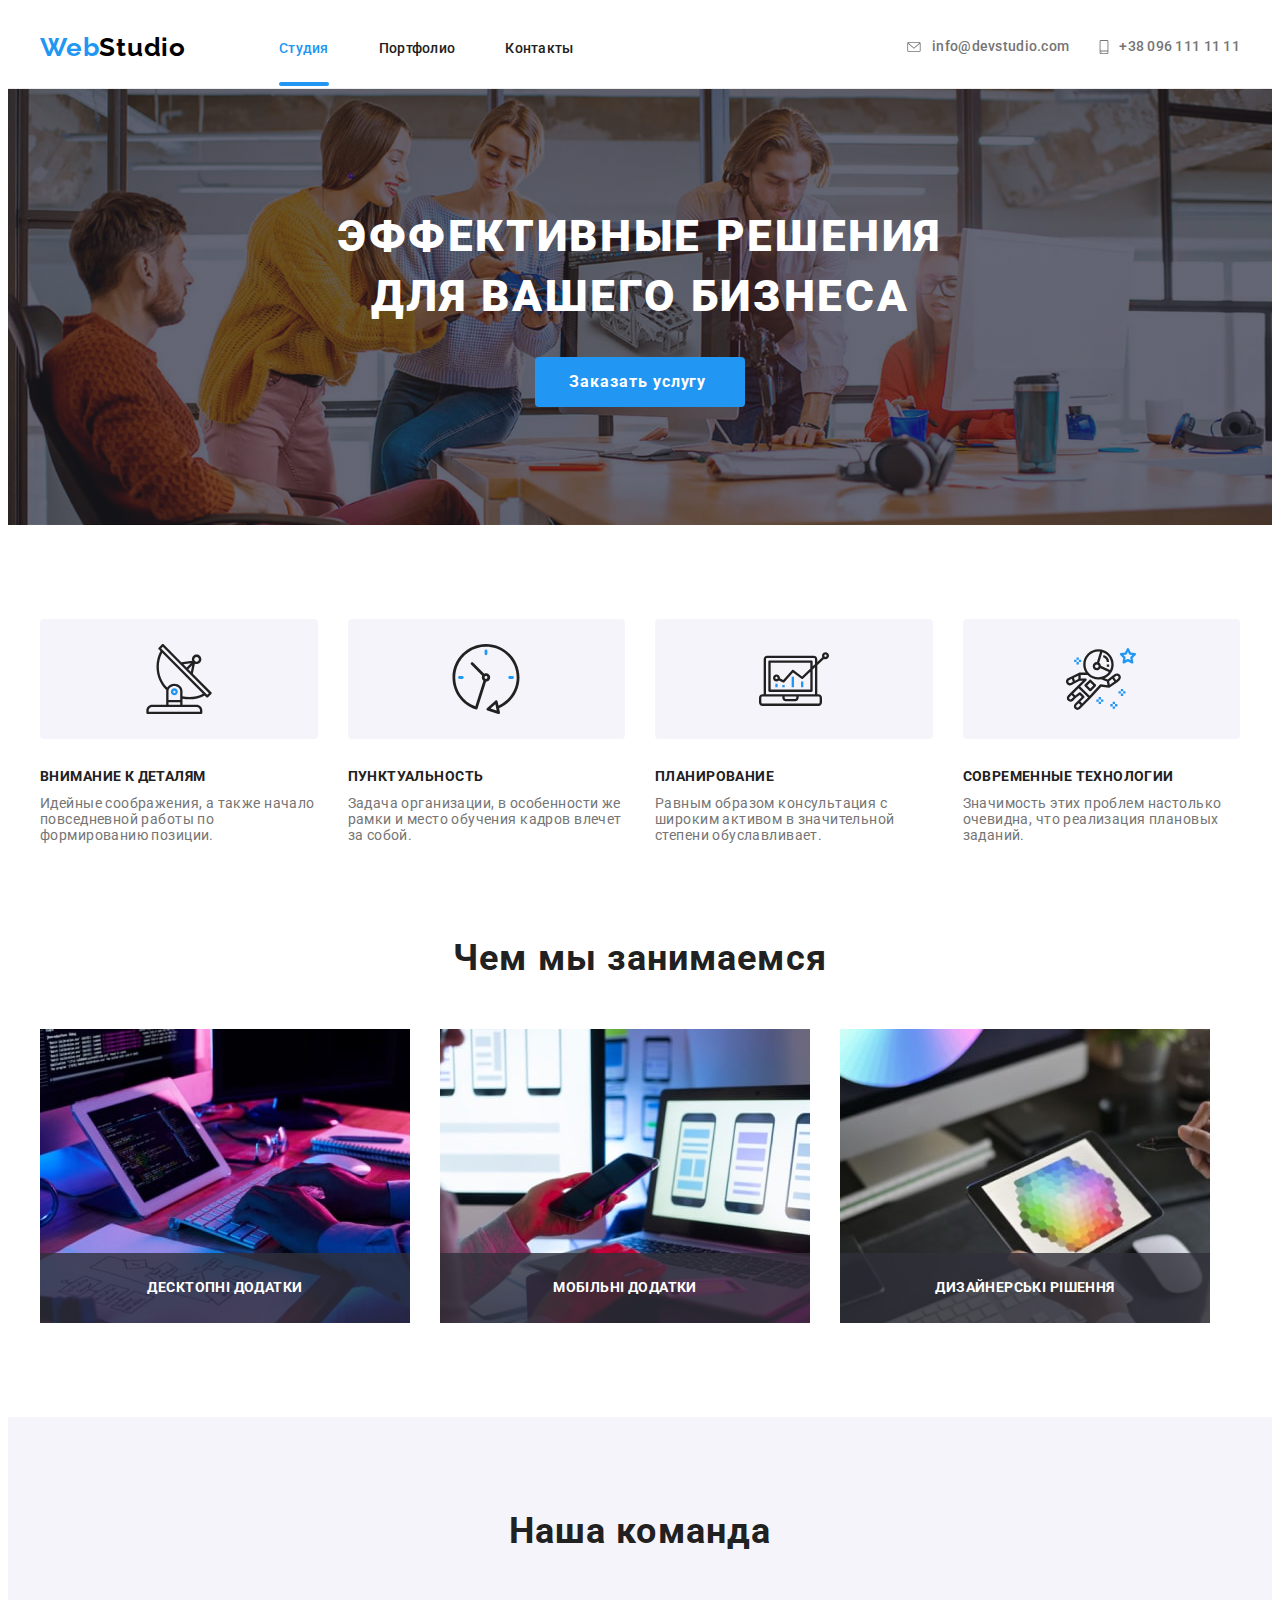
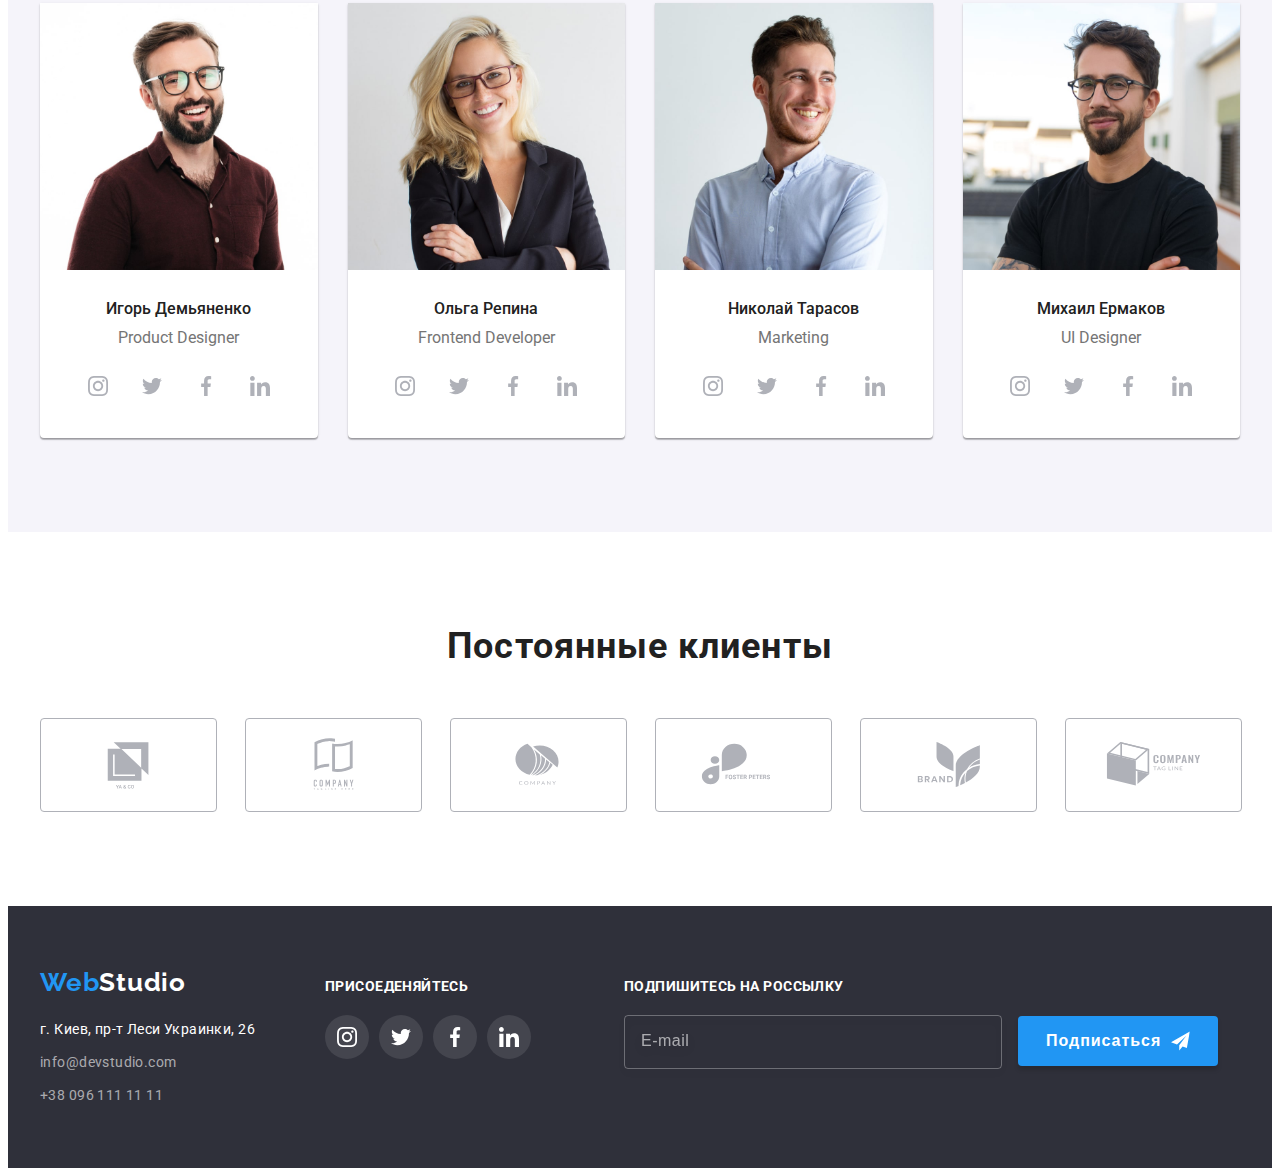
==== index.html @ b7f6ea1a "commit without img" ====
<!DOCTYPE html>
<html lang="ru">
	<head>
		<meta charset="UTF-8" />
		<meta http-equiv="X-UA-Compatible" content="IE=edge" />
		<meta name="viewport" content="width=device-width, initial-scale=1.0" />
		<title>webstudio</title>
			<link rel="preconnect" href="https://fonts.googleapis.com" />
		<link rel="preconnect" href="https://fonts.gstatic.com" crossorigin />
		<link
			href="https://fonts.googleapis.com/css2?family=Montserrat:wght@400;700&family=Raleway&family=Roboto:wght@400;500;700;900&display=swap"
			rel="stylesheet"
		/>
		<link rel="stylesheet" href="https://cdnjs.cloudflare.com/ajax/libs/modern-normalize/1.1.0/modern-normalize.min.css" integrity="sha512-wpPYUAdjBVSE4KJnH1VR1HeZfpl1ub8YT/NKx4PuQ5NmX2tKuGu6U/JRp5y+Y8XG2tV+wKQpNHVUX03MfMFn9Q==" crossorigin="anonymous" referrerpolicy="no-referrer" />
		<!-- <link rel="stylesheet" href="./css/styles.css" /> -->
		<link rel="stylesheet" href="./css/main.min.css"/>
	</head>
	<body class="page">
		<!--шапка с лого-->
			<header class="header">
				<div class="container">
					<a href="index.html" class="logo header__logo">Web<span class="header__logo--black">Studio</span></a>
					<nav class="navigation">
					<ul class="navigation__list list">
						<li class="navigation__item"><a href="./index.html" class="navigation__link current deco">Студия</a></li>
						<li class="navigation__item"><a href="./portfolio.html" class="navigation__link deco">Портфолио</a></li>
						<li class="navigation__item"><a href="" class="navigation__link deco">Контакты</a></li>
					</ul>
					</nav>
					<ul class="connection header__connection list">
						<li class="connection__item"><a href="mailto:info@devstudio.com" class="connection__mail deco"><svg class="connection__envelope" width="14" height="10"><use href="./images/symbol-defs.svg#icon-envelope"></use></svg> info@devstudio.com </a></li>
						<li class="connection__item"><a href="tel:+380961111111" class="connection__tel deco"><svg class="connection__smartphone" width="10" height="14"><use href="./images/symbol-defs.svg#icon-smartphone"></use></svg>+38 096 111 11 11</a></li>
					</ul>
				<button class="menu-open" type="button"><svg class="menu-btn" width="40" height="40"><use href="./images/symbol-defs.svg#icon-menu-btn"></use></svg></button>
			</div>
			<div class="mobile-menu is-hidden">
				<div class="container">
					<div>
					<button class="menu-close" type="button"><svg class="close-btn" width="40" height="40"><use href="./images/symbol-defs.svg#icon-menu-close"></use></svg></button>
					<nav class="mobile-nav-menu">
					<ul class="mobile-menu__list list">
						<li class="mobile-nav__item"><a href="./index.html" class="mobile-nav__link mob-current deco">Студия</a></li>
						<li class="mobile-nav__item"><a href="./portfolio.html" class="mobile-nav__link deco">Портфолио</a></li>
						<li class="mobile-nav__item"><a href="" class="mobile-nav__link deco">Контакты</a></li>
					</ul>
					</nav>
					</div>
					
					<div>
						<div class="mobile-connection">
							<ul class="connection mobile-menu__connection list">
								<li class="mobile-menu__item"><a href="tel:+380961111111" class="mobile-menu__tel deco">+38 096 111 11 11</a></li>
								<li class="mobile-menu__item"><a href="mailto:info@devstudio.com" class="mobile-menu__mail deco">info@devstudio.com</a></li>
							</ul>
						</div>
							<ul class="media-list list">
								<li class="media-item"><a href="" class="media-link deco">Instagram</a></li>
								<li class="media-item"><a href="" class="media-link deco">Twitter</a></li>
								<li class="media-item"><a href="" class="media-link deco">Facebook</a></li>
								<li class="media-item"><a href="" class="media-link deco">LinkedIn</a></li>
							</ul>
					</div>
					
					</div>
			</div>
			</header>
		<main>
			<section class="hero">
				<div class="container">
						<h1 class="hero-title">Эффективные решения для вашего бизнеса</h1>
					<button type="button" class="hero-button" data-modal-open>Заказать услугу</button>
				</div>
			</section>
			<section class="section our-principles">
				<div class="container">
					<h2 class=" visually-hidden section-title">Наши принципы</h2>
				<ul class="principles list">
					<li class="principles-item">
						<div class="principles-card"><svg class="princples-icon" width="70" height="70"><use href="./images/symbol-defs.svg#icon-antenna"></use></svg></div>
						<h3 class="principles-title">Внимание к деталям</h3>
						<p class="after-title">Идейные соображения, а также начало повседневной работы по формированию позиции.</p>
					</li>
					<li class="principles-item">
						<div class="principles-card"><svg class="princples-icon" width="70" height="70"><use href="./images/symbol-defs.svg#icon-clock"></use></svg></div>
						<h3 class="principles-title">Пунктуальность</h3>
						<p class="after-title">Задача организации, в особенности же рамки и место обучения кадров влечет за собой.</p>
					</li>
					<li class="principles-item">
						<div class="principles-card"><svg class="princples-icon" width="70" height="70"><use href="./images/symbol-defs.svg#icon-diagram"></use></svg></div>
						<h3 class="principles-title">Планирование</h3>
						<p class="after-title">Равным образом консультация с широким активом в значительной степени обуславливает.</p>
					</li>
					<li class="principles-item">
						<div class="principles-card"><svg class="princples-icon" width="70" height="70"><use href="./images/symbol-defs.svg#icon-astronaut"></use></svg></div>
						<h3 class="principles-title">Современные технологии</h3>
						<p class="after-title">Значимость этих проблем настолько очевидна, что реализация плановых заданий.</p>
					</li>
				</ul>
				</div>
			</section>
			<section class="section what-we-do">
				<div class="container">
					<h2 class="section-title">Чем мы занимаемся</h2>
				<ul class="gallery-list list">
					<li class="gallery-item">
						<img src="./images/foto-build-html-min.jpg" alt="фото c процессом верстки html" width="370" />
						<p class="gallery-item-text">Десктопні додатки</p>
					</li>
					<li class="gallery-item">
						<img src="./images/foto-build-react-vers-min.jpg" alt="фото c процессом адаптивной верстки" width="370" />
						<p class="gallery-item-text">Мобільні додатки</p>
					</li>
					<li class="gallery-item">
						<img src="./images/foto-build-design-min.jpg" alt="фото c процессом стилизации" width="370" />
						<p class="gallery-item-text">Дизайнерські рішення</p>
					</li>
				</ul>
				</div>
			</section> 
			<section class="section team">
				<div class="container">
					<h2 class="section-title">Наша команда</h2>
				<ul class="team-list list">
					<li class="team-list-item">
						<img src="./images/product-designer.jpg" alt="фото Игоря Демьяненко" width="270" />
						<h3 class="team-name">Игорь Демьяненко</h3>
						<p class="position">Product Designer</p>
						<ul class="team-socials list">
							<li class="team-socials-item"><a href="" class="team-socials-link link"><svg class="team-socials-icon" width="20" height="20"><use href="./images/symbol-defs.svg#icon-instagram"></use></svg></a></li>
							<li class="team-socials-item"><a href="" class="team-socials-link link"><svg class="team-socials-icon" width="20" height="20"><use href="./images/symbol-defs.svg#icon-twitter"></use></svg></a></li>
							<li class="team-socials-item"><a href="" class="team-socials-link link"><svg class="team-socials-icon" width="20" height="20"><use href="./images/symbol-defs.svg#icon-facebook"></use></svg></a></li>
							<li class="team-socials-item"><a href="" class="team-socials-link link"><svg class="team-socials-icon" width="20" height="20"><use href="./images/symbol-defs.svg#icon-linkedin"></use></svg></a></li>
						</ul>
						
					</li>
					<li class="team-list-item">
						<img src="./images/frontend-developer.jpg" alt="фото Ольги Репиной " width="270" />
						<h3 class="team-name">Ольга Репина</h3>
						<p class="position">Frontend Developer</p>
						<ul class="team-socials list">
							<li class="team-socials-item"><a href="" class="team-socials-link link"><svg class="team-socials-icon" width="20" height="20"><use href="./images/symbol-defs.svg#icon-instagram"></use></svg></a></li>
							<li class="team-socials-item"><a href="" class="team-socials-link link"><svg class="team-socials-icon" width="20" height="20"><use href="./images/symbol-defs.svg#icon-twitter"></use></svg></a></li>
							<li class="team-socials-item"><a href="" class="team-socials-link link"><svg class="team-socials-icon" width="20" height="20"><use href="./images/symbol-defs.svg#icon-facebook"></use></svg></a></li>
							<li class="team-socials-item"><a href="" class="team-socials-link link"><svg class="team-socials-icon" width="20" height="20"><use href="./images/symbol-defs.svg#icon-linkedin"></use></svg></a></li>
						</ul>
					</li>
					<li class="team-list-item">
						<img src="./images/marketing.jpg" alt="фото Николая Тарасова" width="270" />
						<h3 class="team-name">Николай Тарасов</h3>
						<p class="position">Marketing</p>
						<ul class="team-socials list">
							<li class="team-socials-item"><a href="" class="team-socials-link link"><svg class="team-socials-icon" width="20" height="20"><use href="./images/symbol-defs.svg#icon-instagram"></use></svg></a></li>
							<li class="team-socials-item"><a href="" class="team-socials-link link"><svg class="team-socials-icon" width="20" height="20"><use href="./images/symbol-defs.svg#icon-twitter"></use></svg></a></li>
							<li class="team-socials-item"><a href="" class="team-socials-link link"><svg class="team-socials-icon" width="20" height="20"><use href="./images/symbol-defs.svg#icon-facebook"></use></svg></a></li>
							<li class="team-socials-item"><a href="" class="team-socials-link link"><svg class="team-socials-icon" width="20" height="20"><use href="./images/symbol-defs.svg#icon-linkedin"></use></svg></a></li>
						</ul>
					</li>
					<li class="team-list-item">
						<img src="./images/ui-designer.jpg" alt="фото Михаила Ермакова " width="270" />
						<h3 class="team-name">Михаил Ермаков</h3>
						<p class="position">UI Designer</p>
						<ul class="team-socials list">
							<li class="team-socials-item"><a href="" class="team-socials-link link"><svg class="team-socials-icon" width="20" height="20"><use href="./images/symbol-defs.svg#icon-instagram"></use></svg></a></li>
							<li class="team-socials-item"><a href="" class="team-socials-link link"><svg class="team-socials-icon" width="20" height="20"><use href="./images/symbol-defs.svg#icon-twitter"></use></svg></a></li>
							<li class="team-socials-item"><a href="" class="team-socials-link link"><svg class="team-socials-icon" width="20" height="20"><use href="./images/symbol-defs.svg#icon-facebook"></use></svg></a></li>
							<li class="team-socials-item"><a href="" class="team-socials-link link"><svg class="team-socials-icon" width="20" height="20"><use href="./images/symbol-defs.svg#icon-linkedin"></use></svg></a></li>
						</ul>
					</li>
				</ul>
			</div>
			</section>
			<section class="section">
				<div class="container">
					<h2 class="section-title">Постоянные клиенты</h2>
					<ul class=" clints list">
						<li class="clints-item"><a href="" class="clints-link">
							<svg class="clints-icon" width="106" height="60">
								<use href="./images/symbol-defs.svg#icon-yaco"></use>
							</svg>
						</a></li>
						<li class="clints-item"><a href="" class="clints-link">
							<svg class="clints-icon" width="106" height="60">
								<use href="./images/symbol-defs.svg#icon-taglinehere"></use>
							</svg>
						</a></li>
						<li class="clints-item"><a href="" class="clints-link">
							<svg class="clints-icon" width="106" height="60">
								<use href="./images/symbol-defs.svg#icon-company"></use>
							</svg>
						</a></li>
						<li class="clints-item"><a href="" class="clints-link">
							<svg class="clints-icon" width="106" height="60">
								<use href="./images/symbol-defs.svg#icon-fosterpeters"></use>
							</svg>
						</a></li>
						<li class="clints-item"><a href="" class="clints-link">
							<svg class="clints-icon" width="106" height="60">
								<use href="./images/symbol-defs.svg#icon-brand"></use>
							</svg>
						</a></li>
						<li class="clints-item"><a href="" class="clints-link">
							<svg class="clints-icon" width="106" height="60">
								<use href="./images/symbol-defs.svg#icon-companytagline"></use>
							</svg>
						</a></li>
					</ul>
				</div>
			</section>
		</main>
		 <footer class="footer">
			<div class="container footer-container">
				<div class="footer__contacts-wrap">
					<a href="index.html" class="logo footer__logo">Web<span class="footer__logo--wighte">Studio</span></a>	
					<address>
						<ul class="contacts list">
							<li class="contacts__item">
								<a
									class="contacts__map deco"
									href="https://goo.gl/maps/CbH2cNaNopXVoWjF8"
									target="_blank"
									rel="noopener noreferrer nofollow"
								>
									г. Киев, пр-т Леси Украинки, 26
								</a>
							</li>
							<li class="contacts__item">
								<a 	href="mailto:info@devstudio.com" class="contacts__mail deco">info@devstudio.com</a>
							</li>
							<li class="contacts__item">
								<a  href="tel:+380961111111" class="contacts__tel deco">+38 096 111 11 11</a>
							</li>
						</ul>
					</address>
				</div>
				<div class="footer__social-wrap ">
					<h3 class="invitation">ПРИСОЕДЕНЯЙТЕСЬ</h3>
					<ul class="social footer__social list">
						<li class="social__item"><a href="" class="social__link">
							<svg class="social__icon" width="20" height="20">
								<use href="./images/symbol-defs.svg#icon-instagram"></use>
							</svg>
						</a></li>
						<li class="social__item"><a href="" class="social__link">
							<svg class="social__icon" width="20" height="20">
								<use href="./images/symbol-defs.svg#icon-twitter"></use>
							</svg>
						</a></li> 
						<li class="social__item"><a href="" class="social__link">
							<svg class="social__icon" width="20" height="20">
								<use href="./images/symbol-defs.svg#icon-facebook"></use>
							</svg>
						</a></li>
						<li class="social__item"><a href="" class="social__link">
							<svg class="social__icon" width="20" height="20">
								<use href="./images/symbol-defs.svg#icon-linkedin"></use>
							</svg>
						</a></li>
					</ul>
				</div>
				<div class="subscribe fotter__subscribe-us">
					<h3 class="subscribe__title">ПОДПИШИТЕСЬ НА РОССЫЛКУ</h3>
					
					<form class="subscribe__form">
						
							<input type="email" class="subscribe__input" 
							name="user-mail" required placeholder="E-mail">
							<button class="subscribe__btn" type="submit">Подписаться
							<svg class="send-icon" width="24" height="24"><use href="./images/symbol-defs.svg#icon-icon-send"></use></svg></button>
						
					</form>
				</div>
			</div>
		</footer>
		<div class="backdrop is-hidden" data-modal>
			<div class="modal">
				<button type="button" class="modal-close" data-modal-close><svg class="modal-close-icon" width="18" height="18"><use href="./images/symbol-defs.svg#icon-close-btn"></use></svg></button>
				<p class="modal-title">Оставьте свои данные, мы вам передзвоним</p>
				<form class="modal-form">
					<div class="modal-field">
						<label class="input-label" for="user-name">Имя</label>
						<div class="input-wrap">
							<input type="text" 
							class="modal-input" name="user-name" 
							required  id="user-name"
						>
						<svg class="input-icon" width="18" height="18">
							<use class="" href="./images/symbol-defs.svg#icon-person-black"></use>
						</svg>
						</div>
					</div>
					<div class="modal-field">
						<label class="input-label" for="user-tel">Телефон</label>
						<div class="input-wrap">
							<input type="tel"
							class="modal-input" name="user-tel" 
							required  id="user-tel"
						>
						<svg class="input-icon" width="18" height="18">
							<use class="" href="./images/symbol-defs.svg#icon-phone-black"></use>
						</svg>
						</div>
					</div>
					<div class="modal-field">
						<label class="input-label" for="user-mail">Почта</label>
						<div class="input-wrap">
							<input type="email" 
							class="modal-input" name="user-mail" 
							required  id="user-mail"
							>
						<svg class="input-icon" width="18" height="18">
							<use class="" href="./images/symbol-defs.svg#icon-email-black"></use>
						</svg>
						</div>
					</div>
					<div class="modal-field">
					<label class="input-label" for="user-text">Комментарий</label>
					<textarea class="comment" 
						id="user-text" name="user-text" 
						placeholder="Введіть текст"></textarea>
					</div>
					<div class="policy">
						<input type="checkbox" name="webstudio-policy" 
							class="check-mod visually-hidden" id="webstudio-policy" 
							value="true">
							<label class="check-text" for="webstudio-policy">
							<span>
								<svg class="check-icon" width="13" height="10">
									<use class="" href="./images/symbol-defs.svg#icon-check"></use>
								</svg>
							</span>Согласен с рассылкой и принимаю  <a href="" class="policy-rule"> Условия договора</a></label>
					</div>
					<button class="submit-button" type="submit">Отправить</button>
					
				</form>
			</div>
		</div>
		<script src="./js/modal.js"></script>
		<script src="./js/menu.js"></script>
	</body>
</html>
---- css/main.min.css ----
:root{--primary-text-color: #757575;--title-text-color: #212121;--accent-text-color: #2196f3;--black-color:#000000;--wighte-color: #ffffff;--background-btn-color:#F5F4FA;--contacts-color:rgba(255, 255, 255, 0.6);--hero-and-footer-background-color:#2F303A;--card-border-color:#EEEEEE;--header-border-color: #ECECEC;--social-icon-color: #AFB1B8;--clints-borderandcompany-color:#AFB1B8;--background-princples-color:#F5F4FA;--icon-footer-background-color:rgba(255, 255, 255, 0.1);--animation-rule: 250ms cubic-bezier(0.4, 0, 0.2, 1)}body{font-family:Roboto,sans-serif;color:var(--primary-text-color);background-color:var(--wighte-color)}.visually-hidden{position:absolute;white-space:nowrap;width:1px;height:1px;overflow:hidden;border:0;padding:0;clip:rect(0 0 0 0);-webkit-clip-path:inset(50%);clip-path:inset(50%);margin:-1px}p,h1,h2,h3,h4,h5,h6{margin:0}ul{margin:0;padding-left:0}img{display:block;max-width:100%;height:auto;width:100%}.list{list-style:none}.deco{text-decoration:none}.is-hidden{opacity:0;visibility:0;pointer-events:none}.no-scroll{overflow:hidden}.section{padding-top:60px;padding-bottom:60px}@media screen and (min-width: 1200px){.section{padding-top:94px;padding-bottom:94px}}.section-title{font-weight:700;font-size:20;line-height:1.17;text-align:center;letter-spacing:.03em;color:var(--title-text-color);margin-bottom:30px}@media screen and (min-width: 480px){.section-title{font-size:28px;line-height:1.17;margin-bottom:30px}}@media screen and (min-width: 1200px){.section-title{font-size:36px;line-height:1.16;margin-bottom:50px}}.button{cursor:pointer;font-family:inherit;font-weight:500;font-size:16px;line-height:1.62;text-align:center;letter-spacing:.03em;color:var(--title-text-color);padding:6px 22px;border-radius:4px;border-color:rgba(0,0,0,0);-webkit-transition:color var(--animation-rule),background-color var(--animation-rule),-webkit-box-shadow var(--animation-rule);transition:color var(--animation-rule),background-color var(--animation-rule),-webkit-box-shadow var(--animation-rule);transition:color var(--animation-rule),background-color var(--animation-rule),box-shadow var(--animation-rule);transition:color var(--animation-rule),background-color var(--animation-rule),box-shadow var(--animation-rule),-webkit-box-shadow var(--animation-rule)}.button:hover,.button:focus{color:var(--wighte-color);background-color:var(--accent-text-color);-webkit-box-shadow:0px 3px 1px rgba(0,0,0,.1),0px 1px 2px rgba(0,0,0,.08),0px 2px 2px rgba(0,0,0,.12);box-shadow:0px 3px 1px rgba(0,0,0,.1),0px 1px 2px rgba(0,0,0,.08),0px 2px 2px rgba(0,0,0,.12)}.container{width:100%;margin-right:auto;margin-left:auto;padding-left:15px;padding-right:15px}@media screen and (min-width: 480px){.container{max-width:480px}}@media screen and (min-width: 768px){.container{max-width:768px}}@media screen and (min-width: 1200px){.container{max-width:1200px}}.backdrop{position:fixed;width:100%;height:100%;top:0;background-color:rgba(0,0,0,.2);-webkit-transition:opacity var(--animation-rule),visibility var(--animation-rule);transition:opacity var(--animation-rule),visibility var(--animation-rule)}.modal{padding:40px;position:absolute;min-width:290px;width:90vw;height:550px;top:50%;left:50%;-webkit-transform:translate(-50%, -50%) scale(1);transform:translate(-50%, -50%) scale(1);background-color:var(--wighte-color);-webkit-box-shadow:0px 1px 3px rgba(0,0,0,.12),0px 1px 1px rgba(0,0,0,.14),0px 2px 1px rgba(0,0,0,.2);box-shadow:0px 1px 3px rgba(0,0,0,.12),0px 1px 1px rgba(0,0,0,.14),0px 2px 1px rgba(0,0,0,.2);border-radius:4px;-webkit-transition:-webkit-transform var(--animation-rule);transition:-webkit-transform var(--animation-rule);transition:transform var(--animation-rule);transition:transform var(--animation-rule), -webkit-transform var(--animation-rule)}.backdrop.is-hidden .modal{-webkit-transform:translate(-50%, -50%) scale(0);transform:translate(-50%, -50%) scale(0)}@media screen and (min-width: 480px){.modal{width:450px;height:609px}}@media screen and (min-width: 1200px){.modal{width:528px;height:581px}}.modal-close{position:absolute;display:-webkit-box;display:-ms-flexbox;display:flex;width:30px;height:30px;background-color:rgba(0,0,0,0);border:1px solid rgba(0,0,0,.1);border-radius:50%;top:8px;right:8px;-webkit-transition:fill var(--animation-rule);transition:fill var(--animation-rule)}.modal-close:hover,.modal-close:focus{fill:var(--accent-text-color)}.modal-close-icon{-ms-flex-item-align:center;align-self:center;-webkit-box-align:center;-ms-flex-align:center;align-items:center}.modal-title{font-weight:700;font-size:18px;line-height:1.15;text-align:center;letter-spacing:.03em;color:var(--title-text-color);margin-bottom:12px}@media screen and (min-width: 480px){.modal-title{font-size:20px;line-height:1.5}}@media screen and (min-width: 1200px){.modal-title{font-size:20px;line-height:1.15}}.header{padding-top:10px;padding-bottom:10px;border-bottom:1px solid var(--header-border-color)}@media screen and (min-width: 768px){.header{padding-top:21px;padding-bottom:21px}}@media screen and (min-width: 1200px){.header{padding-top:24px;padding-bottom:25px}}.header .container{display:-webkit-box;display:-ms-flexbox;display:flex;-webkit-box-pack:justify;-ms-flex-pack:justify;justify-content:space-between;-webkit-box-align:center;-ms-flex-align:center;align-items:center}@media screen and (min-width: 768px){.header .container{-webkit-box-pack:start;-ms-flex-pack:start;justify-content:flex-start}}@media screen and (min-width: 768px){.header .header__logo{margin-right:88px}}@media screen and (min-width: 1200px){.header .header__logo{margin-right:93px}}.header .header__logo--black{color:var(--black-color)}.header__connection{margin-left:auto;display:none}@media screen and (min-width: 768px){.header__connection{display:-webkit-box;display:-ms-flexbox;display:flex;gap:10px;-webkit-box-orient:vertical;-webkit-box-direction:normal;-ms-flex-direction:column;flex-direction:column;-webkit-box-align:normal;-ms-flex-align:normal;align-items:normal}}@media screen and (min-width: 1200px){.header__connection{display:-webkit-box;display:-ms-flexbox;display:flex;gap:30px;-webkit-box-orient:horizontal;-webkit-box-direction:normal;-ms-flex-direction:row;flex-direction:row}}.navigation__list{display:none;gap:50px}@media screen and (min-width: 768px){.navigation__list{display:-webkit-box;display:-ms-flexbox;display:flex}}.navigation__link{color:var(--title-text-color);font-weight:500;font-size:14px;line-height:1.14;letter-spacing:.02em;-webkit-transition:color var(--animation-rule);transition:color var(--animation-rule)}.navigation__link:hover,.navigation__link:focus{color:var(--accent-text-color);outline:none}.navigation__item .navigation__link.current{color:var(--accent-text-color)}.mob-current{color:var(--accent-text-color)}.current{position:relative}.current::after{position:absolute;content:"";width:100%;height:4px;border-radius:2px;background-color:var(--accent-text-color);left:0;bottom:-30px}.connection__mail,.connection__tel{color:var(--primary-text-color);font-weight:500;font-size:12px;line-height:1.16;letter-spacing:.02em;display:-webkit-box;display:-ms-flexbox;display:flex;-webkit-box-align:center;-ms-flex-align:center;align-items:center;-webkit-transition:color var(--animation-rule);transition:color var(--animation-rule)}@media screen and (min-width: 1200px){.connection__mail,.connection__tel{font-size:14px;line-height:1.14}}.connection__mail:focus,.connection__mail:hover,.connection__tel:focus,.connection__tel:hover{color:var(--accent-text-color)}.connection__mail:focus .connection__smartphone,.connection__mail:focus .connection__envelope,.connection__mail:hover .connection__smartphone,.connection__mail:hover .connection__envelope,.connection__tel:focus .connection__smartphone,.connection__tel:focus .connection__envelope,.connection__tel:hover .connection__smartphone,.connection__tel:hover .connection__envelope{fill:var(--accent-text-color)}.connection__envelope{margin-right:8px;fill:currentColor;-webkit-transition:fill var(--animation-rule);transition:fill var(--animation-rule)}@media screen and (min-width: 1200px){.connection__envelope{margin-right:10px;width:16px}}.connection__smartphone{margin-right:8px;fill:currentColor;-webkit-transition:fill var(--animation-rule);transition:fill var(--animation-rule)}@media screen and (min-width: 1200px){.connection__smartphone{margin-right:10px}}.logo{font-family:"Raleway";font-style:normal;color:var(--accent-text-color);font-style:normal;font-weight:700;font-size:24px;line-height:1.16;letter-spacing:.03em;text-decoration:none}@media screen and (min-width: 1200px){.logo{font-size:26px;line-height:1.19}}.mobile-menu{position:fixed;z-index:2;top:0;padding:48px 83px 48px 40px;width:100vw;height:100vh;background-color:var(--wighte-color);overflow:auto}.mobile-menu .container{height:100%;display:-webkit-box;display:-ms-flexbox;display:flex;-webkit-box-orient:vertical;-webkit-box-direction:normal;-ms-flex-direction:column;flex-direction:column;-webkit-box-align:baseline;-ms-flex-align:baseline;align-items:baseline;-webkit-box-pack:justify;-ms-flex-pack:justify;justify-content:space-between}.menu-open{width:40px;height:40px;background-color:rgba(0,0,0,0);border:none;display:inline-block;padding:0}@media screen and (min-width: 768px){.menu-open{display:none}}.menu-close{position:absolute;top:10px;right:15px;width:40px;height:40px;background-color:rgba(0,0,0,0);border:none;display:block;margin-bottom:6px;margin-left:auto;padding:0;-webkit-transition:fill var(--animation-rule);transition:fill var(--animation-rule)}.menu-close:hover,.menu-close:focus{fill:var(--accent-text-color)}.mobile-nav__item:not(:last-child){margin-bottom:32px}.mobile-menu__item:not(:last-child){margin-bottom:32px}.media-list{margin-top:64px;display:-webkit-box;display:-ms-flexbox;display:flex}.mobile-nav__link{color:var(--title-text-color);font-style:normal;font-weight:500;font-size:28px;line-height:1.17;letter-spacing:.02em}@media screen and (min-width: 480px){.mobile-nav__link{font-size:40px}}.mobile-menu__tel{font-weight:500;font-size:24px;line-height:1.17;letter-spacing:.02em;color:var(--accent-text-color)}@media screen and (min-width: 480px){.mobile-menu__tel{font-size:34px}}.mobile-menu__mail{font-weight:500;font-size:16px;line-height:1.16;letter-spacing:.02em;color:var(--primary-text-color)}@media screen and (min-width: 480px){.mobile-menu__mail{font-size:24px}}.media-link{font-weight:500;font-size:10px;line-height:1.22;letter-spacing:.02em;color:var(--accent-text-color)}@media screen and (min-width: 480px){.media-link{font-size:18px}}.media-item:not(:first-child){padding-left:10px}.media-item:not(:last-child){padding-right:10px;border-right:1px solid rgba(33,33,33,.2)}.hero .container{padding:0}@media screen and (min-width: 480px){.hero .container{max-width:360px}}@media screen and (min-width: 768px){.hero .container{max-width:360px}}@media screen and (min-width: 1200px){.hero .container{max-width:696px}}.hero{max-width:1600px;margin:0 auto;background-color:var(--hero-and-footer-background-color);padding:118px 40px;background-image:-webkit-gradient(linear, left top, left bottom, from(rgba(47, 48, 58, 0.4)), to(rgba(47, 48, 58, 0.4))),url(../../images/bg-image-mob-1x.jpg);background-image:linear-gradient(rgba(47, 48, 58, 0.4), rgba(47, 48, 58, 0.4)),url(../../images/bg-image-mob-1x.jpg);background-repeat:no-repeat;background-position:center;background-size:cover}@media(min-device-pixel-ratio: 2),(-webkit-min-device-pixel-ratio: 2),(min-resolution: 192dpi),(min-resolution: 2dppx){.hero{background-image:-webkit-gradient(linear, left top, left bottom, from(rgba(47, 48, 58, 0.4)), to(rgba(47, 48, 58, 0.4))),url(../../images/bg-image-mob-2x.jpg);background-image:linear-gradient(rgba(47, 48, 58, 0.4), rgba(47, 48, 58, 0.4)),url(../../images/bg-image-mob-2x.jpg)}}@media screen and (min-width: 480px){.hero{padding:118px 60px}}@media screen and (min-width: 768px){.hero{padding:118px 204px;background-image:-webkit-gradient(linear, left top, left bottom, from(rgba(47, 48, 58, 0.4)), to(rgba(47, 48, 58, 0.4))),url(../../images/bg-image-tab-1x.jpg);background-image:linear-gradient(rgba(47, 48, 58, 0.4), rgba(47, 48, 58, 0.4)),url(../../images/bg-image-tab-1x.jpg)}}@media screen and (min-width: 768px)and (min-device-pixel-ratio: 2),screen and (min-width: 768px)and (-webkit-min-device-pixel-ratio: 2),screen and (min-width: 768px)and (min-resolution: 192dpi),screen and (min-width: 768px)and (min-resolution: 2dppx){.hero{background-image:-webkit-gradient(linear, left top, left bottom, from(rgba(47, 48, 58, 0.4)), to(rgba(47, 48, 58, 0.4))),url(../../images/bg-image-tab-2x.jpg);background-image:linear-gradient(rgba(47, 48, 58, 0.4), rgba(47, 48, 58, 0.4)),url(../../images/bg-image-tab-2x.jpg)}}@media screen and (min-width: 1200px){.hero{padding:118px 200px;background-image:-webkit-gradient(linear, left top, left bottom, from(rgba(47, 48, 58, 0.4)), to(rgba(47, 48, 58, 0.4))),url(../../images/bg-image.jpg);background-image:linear-gradient(rgba(47, 48, 58, 0.4), rgba(47, 48, 58, 0.4)),url(../../images/bg-image.jpg)}}@media screen and (min-width: 1200px)and (min-device-pixel-ratio: 2),screen and (min-width: 1200px)and (-webkit-min-device-pixel-ratio: 2),screen and (min-width: 1200px)and (min-resolution: 192dpi),screen and (min-width: 1200px)and (min-resolution: 2dppx){.hero{background-image:-webkit-gradient(linear, left top, left bottom, from(rgba(47, 48, 58, 0.4)), to(rgba(47, 48, 58, 0.4))),url(../../images/bg-image-2x.jpg);background-image:linear-gradient(rgba(47, 48, 58, 0.4), rgba(47, 48, 58, 0.4)),url(../../images/bg-image-2x.jpg)}}.hero-title{font-weight:900;font-size:18px;line-height:1.62;text-align:center;letter-spacing:.06em;text-transform:uppercase;color:var(--wighte-color);margin-bottom:30px;margin-left:auto;margin-right:auto}@media screen and (min-width: 480px){.hero-title{font-size:26px}}@media screen and (min-width: 768px){.hero-title{font-size:26px}}@media screen and (min-width: 1200px){.hero-title{font-size:44px;line-height:1.36}}.hero-button{cursor:pointer;font-family:inherit;font-weight:700;font-size:16px;line-height:1.88;display:-webkit-box;display:-ms-flexbox;display:flex;-webkit-box-align:center;-ms-flex-align:center;align-items:center;text-align:center;letter-spacing:.06em;color:var(--wighte-color);background-color:var(--accent-text-color);min-width:160px;width:200px;height:50px;padding:10px 24px;margin-left:auto;margin-right:auto;border-radius:4px;border-color:rgba(0,0,0,0)}@media screen and (min-width: 1200px){.hero-button{width:210px;padding:10px 32px}}.section.our-principles{padding-bottom:0px}.principles-title{font-weight:700;font-size:14px;line-height:1.14;letter-spacing:.03em;text-transform:uppercase;display:-webkit-box;display:-ms-flexbox;display:flex;-webkit-box-pack:center;-ms-flex-pack:center;justify-content:center;color:var(--title-text-color);margin-bottom:10px}@media screen and (min-width: 768px){.principles-title{display:block}}.principles{display:-webkit-box;display:-ms-flexbox;display:flex;gap:30px;-webkit-box-pack:center;-ms-flex-pack:center;justify-content:center;-ms-flex-wrap:wrap;flex-wrap:wrap}@media screen and (min-width: 1200px){.principles{-ms-flex-wrap:nowrap;flex-wrap:nowrap}}.principles-item{width:100%}@media screen and (min-width: 480px){.principles-item{width:100%}}@media screen and (min-width: 768px){.principles-item{width:calc((100% - 60px)/2)}}@media screen and (min-width: 1200px){.principles-item{width:calc(100% - 30px)}}.principles-card{height:120px;margin-bottom:30px;display:-webkit-box;display:-ms-flexbox;display:flex;-webkit-box-align:center;-ms-flex-align:center;align-items:center;-webkit-box-pack:center;-ms-flex-pack:center;justify-content:center;border-radius:4px;background-color:var(--background-princples-color)}.after-title{font-size:14px;line-height:1.17;letter-spacing:.03em}.what-we-do{display:none}@media screen and (min-width: 1200px){.what-we-do{display:block}}.gallery-list{display:-webkit-box;display:-ms-flexbox;display:flex;gap:30px}.gallery-item{position:relative}.gallery-item-text{display:-webkit-box;display:-ms-flexbox;display:flex;position:absolute;bottom:0;width:100%;height:23.8%;font-weight:700;font-size:14px;line-height:1.14;text-align:center;-webkit-box-align:center;-ms-flex-align:center;align-items:center;-webkit-box-pack:center;-ms-flex-pack:center;justify-content:center;letter-spacing:.03em;text-transform:uppercase;color:var(--wighte-color);background-color:rgba(47,48,58,.8)}.team{background-color:var(--background-btn-color)}.team-list{display:-webkit-box;display:-ms-flexbox;display:flex;-ms-flex-wrap:wrap;flex-wrap:wrap;gap:30px}.team-name{font-weight:500;font-size:16px;line-height:1.18;color:var(--title-text-color);margin-bottom:10px;padding-top:30px}.team-list-item{background-color:var(--wighte-color);text-align:center;-webkit-box-shadow:0px 1px 3px rgba(0,0,0,.12),0px 1px 1px rgba(0,0,0,.14),0px 2px 1px rgba(0,0,0,.2);box-shadow:0px 1px 3px rgba(0,0,0,.12),0px 1px 1px rgba(0,0,0,.14),0px 2px 1px rgba(0,0,0,.2);border-radius:0px 0px 4px 4px}@media screen and (min-width: 480px){.team-list-item{width:100%}}@media screen and (min-width: 768px){.team-list-item{width:calc((100% - 30px)/2)}}@media screen and (min-width: 1200px){.team-list-item{width:calc((100% - 90px)/4)}}.position{font-weight:400;font-size:16px;line-height:1.18;margin-bottom:16px}.team-socials{display:-webkit-box;display:-ms-flexbox;display:flex;-webkit-box-pack:center;-ms-flex-pack:center;justify-content:center;gap:10px;padding-bottom:24px}@media screen and (min-width: 1200px){.team-socials{padding-bottom:30px}}.team-socials-link{width:44px;height:44px;border-radius:50%;display:-webkit-box;display:-ms-flexbox;display:flex;-webkit-box-align:center;-ms-flex-align:center;align-items:center;-webkit-box-pack:center;-ms-flex-pack:center;justify-content:center;fill:var(--social-icon-color);-webkit-transition:background-color var(--animation-rule),fill var(--animation-rule);transition:background-color var(--animation-rule),fill var(--animation-rule)}.team-socials-link:hover,.team-socials-link:focus{background-color:var(--accent-text-color);fill:var(--wighte-color)}.clints{display:-webkit-box;display:-ms-flexbox;display:flex;-ms-flex-wrap:wrap;flex-wrap:wrap;-webkit-box-pack:center;-ms-flex-pack:center;justify-content:center;gap:30px}@media screen and (min-width: 1200px){.clints{-ms-flex-wrap:nowrap;flex-wrap:nowrap}}@media screen and (min-width: 480px){.clints-item{width:calc((100% - 60px)/2)}}@media screen and (min-width: 768px){.clints-item{width:calc((100% - 90px)/3)}}@media screen and (min-width: 1200px){.clints-item{width:calc(100% - 30px)}}.clints-link{width:100%;height:92px;display:-webkit-box;display:-ms-flexbox;display:flex;-webkit-box-align:center;-ms-flex-align:center;align-items:center;-webkit-box-pack:center;-ms-flex-pack:center;justify-content:center;border-radius:4px;border:1px solid var(--clints-borderandcompany-color);-webkit-transition:border-color var(--animation-rule);transition:border-color var(--animation-rule)}.clints-link:focus,.clints-link:hover{border-color:var(--accent-text-color)}.clints-link:focus .clints-icon,.clints-link:hover .clints-icon{fill:var(--accent-text-color)}.clints-icon{fill:var(--clints-borderandcompany-color);-webkit-transition:fill var(--animation-rule);transition:fill var(--animation-rule)}.filter{display:-webkit-box;display:-ms-flexbox;display:flex;-ms-flex-wrap:wrap;flex-wrap:wrap;margin-bottom:40px;gap:8px}@media screen and (min-width: 480px){.filter{margin-bottom:40px}}@media screen and (min-width: 768px){.filter{margin-bottom:30px;-ms-flex-wrap:nowrap;flex-wrap:nowrap;-webkit-box-pack:center;-ms-flex-pack:center;justify-content:center}}@media screen and (min-width: 1200px){.filter{margin-bottom:50px;-ms-flex-wrap:nowrap;flex-wrap:nowrap;-webkit-box-pack:center;-ms-flex-pack:center;justify-content:center}}.projects__examples{display:-webkit-box;display:-ms-flexbox;display:flex;-ms-flex-wrap:wrap;flex-wrap:wrap;gap:30px}.examples__item{width:100%}@media screen and (min-width: 480px){.examples__item{width:100%}}@media screen and (min-width: 768px){.examples__item{width:calc((100% - 60px)/2)}}@media screen and (min-width: 1200px){.examples__item{width:calc((100% - 90px)/3)}}.examples__link{-webkit-transition:-webkit-box-shadow var(--animation-rule);transition:-webkit-box-shadow var(--animation-rule);transition:box-shadow var(--animation-rule);transition:box-shadow var(--animation-rule), -webkit-box-shadow var(--animation-rule)}.examples__link:hover,.examples__link:focus{display:block;-webkit-box-shadow:0px 3px 1px rgba(0,0,0,.1),0px 1px 2px rgba(0,0,0,.08),0px 2px 2px rgba(0,0,0,.12);box-shadow:0px 3px 1px rgba(0,0,0,.1),0px 1px 2px rgba(0,0,0,.08),0px 2px 2px rgba(0,0,0,.12)}.examples__link:hover .portfolio__top-text,.examples__link:focus .portfolio__top-text{-webkit-transform:translateY(0);transform:translateY(0)}.projects__portfolio{position:relative;overflow:hidden}.portfolio__top-text{position:absolute;top:0;left:0;height:100%;padding:63px 24px;font-weight:400;font-size:18px;line-height:1.56;letter-spacing:.03em;color:var(--wighte-color);background-color:rgba(33,150,243,.9);-webkit-transform:translateY(101%);transform:translateY(101%);-webkit-transition:-webkit-transform var(--animation-rule);transition:-webkit-transform var(--animation-rule);transition:transform var(--animation-rule);transition:transform var(--animation-rule), -webkit-transform var(--animation-rule)}.portfolio__example-name{font-weight:700;font-size:18px;line-height:2;letter-spacing:.06em;color:var(--title-text-color);margin-bottom:4px}.portfolio__filtre-name{font-size:16px;line-height:1.88;letter-spacing:.03em;color:var(--primary-text-color)}.portfolio__card-name{padding:20px 24px;background-color:#fff;border-left:1px solid var(--card-border-color);border-right:1px solid var(--card-border-color);border-bottom:1px solid var(--card-border-color)}.footer{background-color:var(--hero-and-footer-background-color);padding-top:61px;padding-bottom:60px}.footer__logo{margin-right:0px;margin-bottom:20px;display:block}.footer__logo--wighte{color:var(--wighte-color)}.container .footer-continer{display:-webkit-box;display:-ms-flexbox;display:flex}.footer-container{display:-webkit-box;display:-ms-flexbox;display:flex}.footer-container{display:-webkit-box;display:-ms-flexbox;display:flex;-webkit-box-orient:vertical;-webkit-box-direction:normal;-ms-flex-direction:column;flex-direction:column;-webkit-box-align:center;-ms-flex-align:center;align-items:center;text-align:center;gap:60px}@media screen and (min-width: 768px){.footer-container{-webkit-box-orient:horizontal;-webkit-box-direction:normal;-ms-flex-direction:row;flex-direction:row;-ms-flex-wrap:wrap;flex-wrap:wrap;-webkit-box-align:baseline;-ms-flex-align:baseline;align-items:baseline;-webkit-box-pack:space-evenly;-ms-flex-pack:space-evenly;justify-content:space-evenly}}@media screen and (min-width: 1200px){.footer-container{-webkit-box-pack:start;-ms-flex-pack:start;justify-content:flex-start;-ms-flex-wrap:nowrap;flex-wrap:nowrap;text-align:start;gap:0px}}@media screen and (min-width: 1200px){.footer__contacts-wrap{margin-right:70px}}.footer__social-wrap{width:206px;height:80px}@media screen and (min-width: 1200px){.footer__social-wrap{margin-right:93px}}.contacts__item{font-style:normal;font-weight:400;font-size:14px;line-height:1.71;letter-spacing:.03em}.contacts__item:not(:first-child){margin-top:9px}.contacts__mail,.contacts__tel{color:var(--contacts-color);-webkit-transition:color var(--animation-rule);transition:color var(--animation-rule)}.contacts__mail:hover,.contacts__mail:focus,.contacts__tel:hover,.contacts__tel:focus{color:var(--accent-text-color)}.contacts__map{color:var(--wighte-color);-webkit-transition:color var(--animation-rule);transition:color var(--animation-rule)}.contacts__map:hover,.contacts__map:focus{color:var(--accent-text-color)}.footer__social{display:-webkit-box;display:-ms-flexbox;display:flex;gap:10px}.social__link{width:44px;height:44px;border-radius:50%;display:-webkit-box;display:-ms-flexbox;display:flex;-webkit-box-align:center;-ms-flex-align:center;align-items:center;-webkit-box-pack:center;-ms-flex-pack:center;justify-content:center;fill:var(--wighte-color);background-color:var(--icon-footer-background-color);-webkit-transition:background-color var(--animation-rule);transition:background-color var(--animation-rule)}.social__link:hover,.social__link:focus{background-color:var(--accent-text-color);outline:none}.invitation{font-size:14px;line-height:1.14;letter-spacing:.03em;text-transform:uppercase;color:var(--wighte-color);margin-bottom:20px}.footer__subscrube-us{display:-webkit-box;display:-ms-flexbox;display:flex}.subscribe__title{margin-bottom:20px;font-size:14px;line-height:1.14;letter-spacing:.03em;text-transform:uppercase;color:var(--wighte-color)}.subscribe__input{background-color:rgba(0,0,0,0);min-width:290px;height:50px;border:1px solid rgba(255,255,255,.3);-webkit-filter:drop-shadow(0px 4px 4px rgba(0, 0, 0, 0.15));filter:drop-shadow(0px 4px 4px rgba(0, 0, 0, 0.15));border-radius:4px;padding-left:16px;color:var(--contacts-color);margin:0px 0px 20px 0px}@media screen and (min-width: 480px){.subscribe__input{width:450px}}@media screen and (min-width: 1200px){.subscribe__input{width:358px;margin:0px 12px 0px 0px}}.subscribe__input::-webkit-input-placeholder{font-style:normal;font-weight:400;font-size:16px;line-height:1.25;display:-webkit-box;display:flex;-webkit-box-align:center;align-items:center;letter-spacing:.03em;color:var(--contacts-color)}.subscribe__input::-moz-placeholder{font-style:normal;font-weight:400;font-size:16px;line-height:1.25;display:flex;align-items:center;letter-spacing:.03em;color:var(--contacts-color)}.subscribe__input:-ms-input-placeholder{font-style:normal;font-weight:400;font-size:16px;line-height:1.25;display:-ms-flexbox;display:flex;-ms-flex-align:center;align-items:center;letter-spacing:.03em;color:var(--contacts-color)}.subscribe__input::-ms-input-placeholder{font-style:normal;font-weight:400;font-size:16px;line-height:1.25;display:-ms-flexbox;display:flex;-ms-flex-align:center;align-items:center;letter-spacing:.03em;color:var(--contacts-color)}.subscribe__input::placeholder{font-style:normal;font-weight:400;font-size:16px;line-height:1.25;display:-webkit-box;display:-ms-flexbox;display:flex;-webkit-box-align:center;-ms-flex-align:center;align-items:center;letter-spacing:.03em;color:var(--contacts-color)}.subscribe__btn{cursor:pointer;width:200px;height:50px;font-style:normal;font-weight:700;font-size:16px;line-height:1.88;letter-spacing:.06em;padding:10px 28px;border:none;color:var(--wighte-color);background-color:var(--accent-text-color);-webkit-box-shadow:0px 4px 4px rgba(0,0,0,.15);box-shadow:0px 4px 4px rgba(0,0,0,.15);border-radius:4px;display:-webkit-inline-box;display:-ms-inline-flexbox;display:inline-flex;gap:10px;-webkit-box-align:center;-ms-flex-align:center;align-items:center;-ms-flex-item-align:center;align-self:center;-webkit-box-pack:center;-ms-flex-pack:center;justify-content:center}@media screen and (min-width: 768px){.subscribe__btn{display:-webkit-box;display:-ms-flexbox;display:flex;margin:0 auto}}@media screen and (min-width: 1200px){.subscribe__btn{display:-webkit-inline-box;display:-ms-inline-flexbox;display:inline-flex}}.submit-button{cursor:pointer;font-family:inherit;font-weight:700;font-size:14px;line-height:1.88;display:block;-webkit-box-align:center;-ms-flex-align:center;align-items:center;text-align:center;letter-spacing:.06em;color:var(--wighte-color);background-color:var(--accent-text-color);min-width:160px;width:160px;height:40px;padding:5px 27px;margin-left:auto;margin-right:auto;border-radius:4px;border-color:rgba(0,0,0,0);-webkit-box-shadow:0px 4px 4px rgba(0,0,0,.15);box-shadow:0px 4px 4px rgba(0,0,0,.15)}@media screen and (min-width: 480px){.submit-button{font-size:16px;width:200px;height:50px;padding:10px 52px}}.modal-field{margin-bottom:10px}.modal-field:nth-child(4n){margin-bottom:20px}.modal-input{width:100%;height:40px;padding-left:42px;border:1px solid rgba(33,33,33,.2);border-radius:4px;outline:rgba(0,0,0,0);-webkit-transition:border-color var(--animation-rule);transition:border-color var(--animation-rule)}.modal-input:focus{border-color:var(--accent-text-color)}.input-label{display:block;margin-bottom:4px;font-style:normal;font-weight:400;font-size:12px;line-height:1.16;letter-spacing:.01em;color:var(--primary-text-color)}.input-wrap{position:relative}.input-icon{position:absolute;left:12px;top:50%;-webkit-transform:translateY(-50%);transform:translateY(-50%);-webkit-transition:fill var(--animation-rule);transition:fill var(--animation-rule)}.modal-input:focus+.input-icon{fill:var(--accent-text-color)}.comment{display:block;width:100%;height:120px;left:576px;top:518px;padding:12px 16px;border:1px solid rgba(33,33,33,.2);border-radius:4px;resize:none;outline:rgba(0,0,0,0)}.comment::-webkit-input-placeholder{font-style:normal;font-weight:400;font-size:12px;line-height:1,16;letter-spacing:.03em;color:rgba(117,117,117,.5)}.comment::-moz-placeholder{font-style:normal;font-weight:400;font-size:12px;line-height:1,16;letter-spacing:.03em;color:rgba(117,117,117,.5)}.comment:-ms-input-placeholder{font-style:normal;font-weight:400;font-size:12px;line-height:1,16;letter-spacing:.03em;color:rgba(117,117,117,.5)}.comment::-ms-input-placeholder{font-style:normal;font-weight:400;font-size:12px;line-height:1,16;letter-spacing:.03em;color:rgba(117,117,117,.5)}.comment::placeholder{font-style:normal;font-weight:400;font-size:12px;line-height:1,16;letter-spacing:.03em;color:rgba(117,117,117,.5)}.policy{display:-webkit-box;display:-ms-flexbox;display:flex;-webkit-box-pack:center;-ms-flex-pack:center;justify-content:center;text-align:center;margin-bottom:20px}@media screen and (min-width: 480px){.policy{-webkit-box-pack:normal;-ms-flex-pack:normal;justify-content:normal;margin-bottom:30px}}.check-text{display:-webkit-box;display:-ms-flexbox;display:flex;-ms-flex-wrap:wrap;flex-wrap:wrap;-webkit-box-pack:center;-ms-flex-pack:center;justify-content:center;-webkit-box-align:center;-ms-flex-align:center;align-items:center;font-style:normal;font-weight:400;font-size:10px;line-height:1.12;letter-spacing:.03em;color:var(--primary-text-color)}@media screen and (min-width: 480px){.check-text{font-size:12px;line-height:1.16}}@media screen and (min-width: 1200px){.check-text{font-size:14px;line-height:1.71}}.check-text span{width:16px;height:15px;margin-right:8px;display:-webkit-box;display:-ms-flexbox;display:flex;-webkit-box-pack:center;-ms-flex-pack:center;justify-content:center;-webkit-box-align:center;-ms-flex-align:center;align-items:center;border:2px solid var(--title-text-color);border-radius:2px}.check-mod:checked+.check-text span{background-color:var(--accent-text-color);border:none}.policy-rule{-webkit-text-decoration-line:underline;text-decoration-line:underline;color:var(--accent-text-color)}.check-icon{fill:rgba(0,0,0,0);-webkit-transition:background-color var(--animation-rule),fill var(--animation-rule),border var(--animation-rule);transition:background-color var(--animation-rule),fill var(--animation-rule),border var(--animation-rule)}.check-mod:checked+.check-text .check-icon{fill:var(--wighte-color)}/*# sourceMappingURL=main.min.css.map */
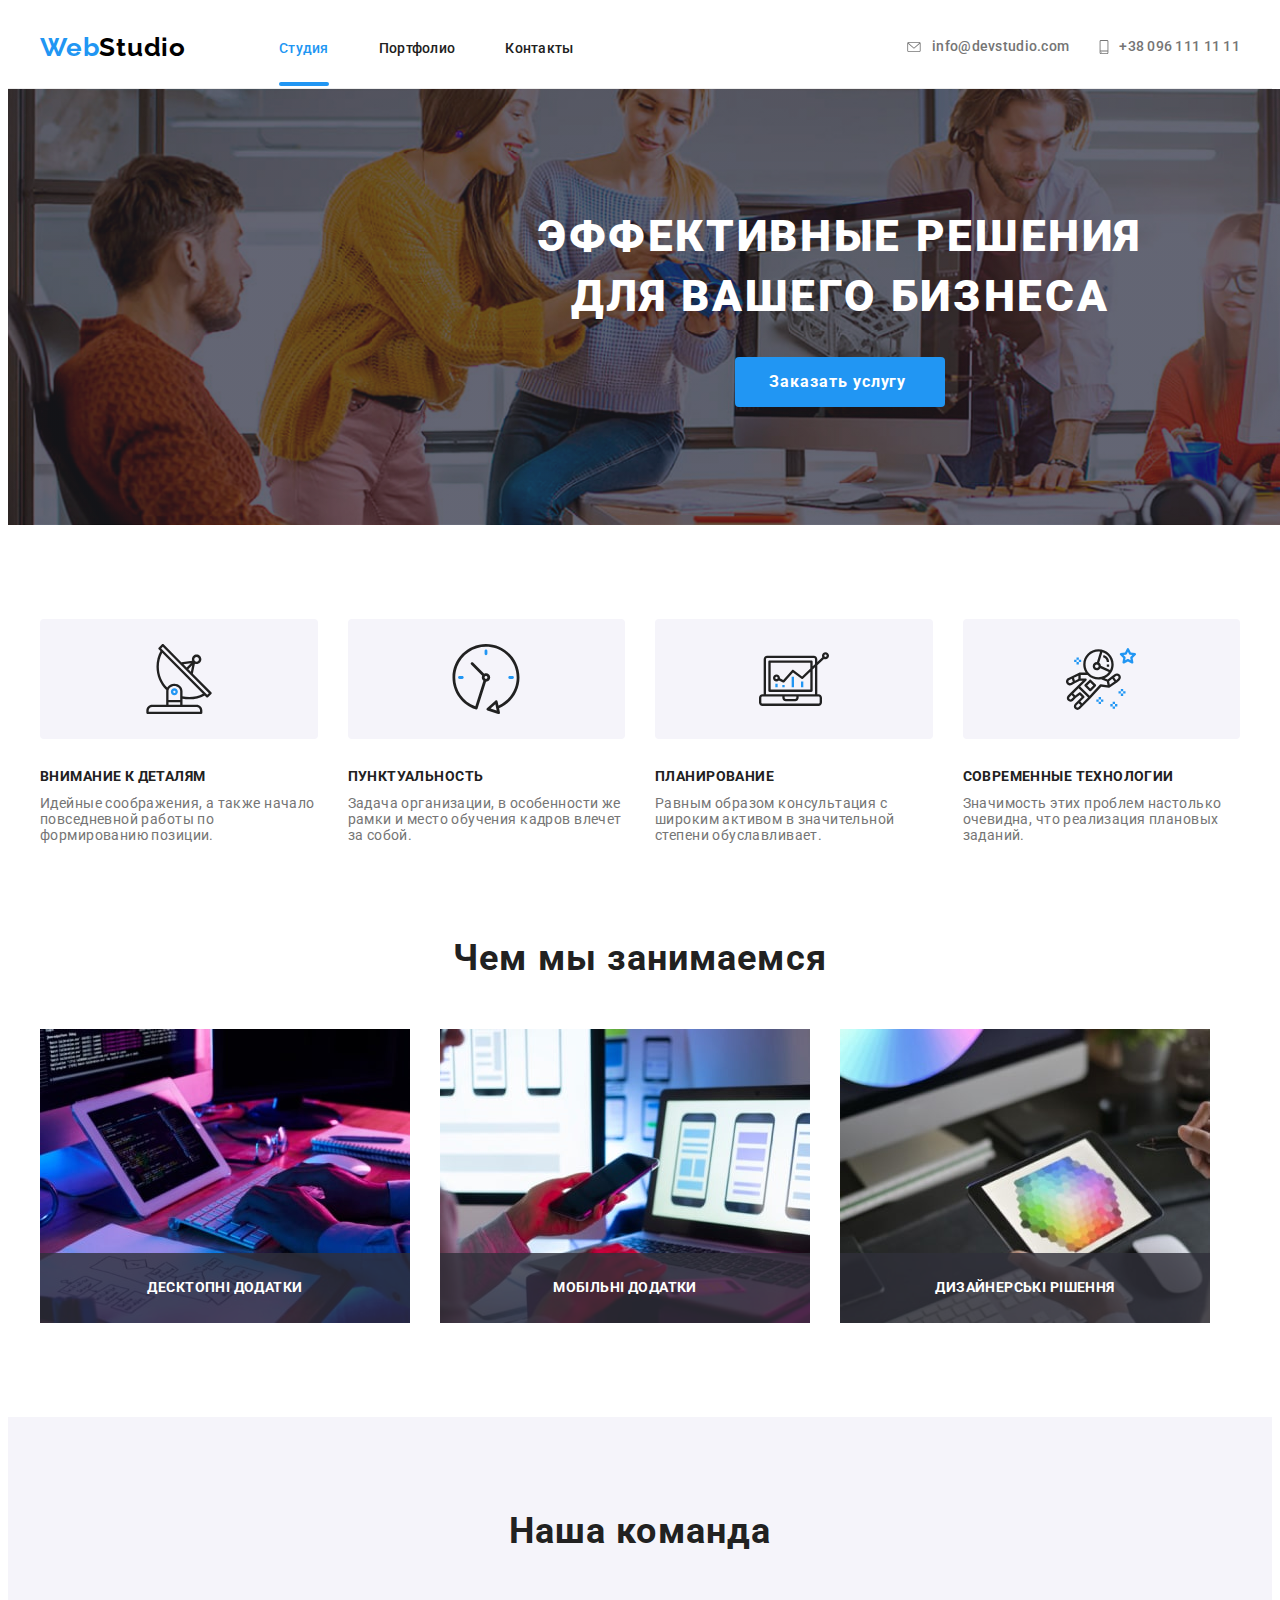
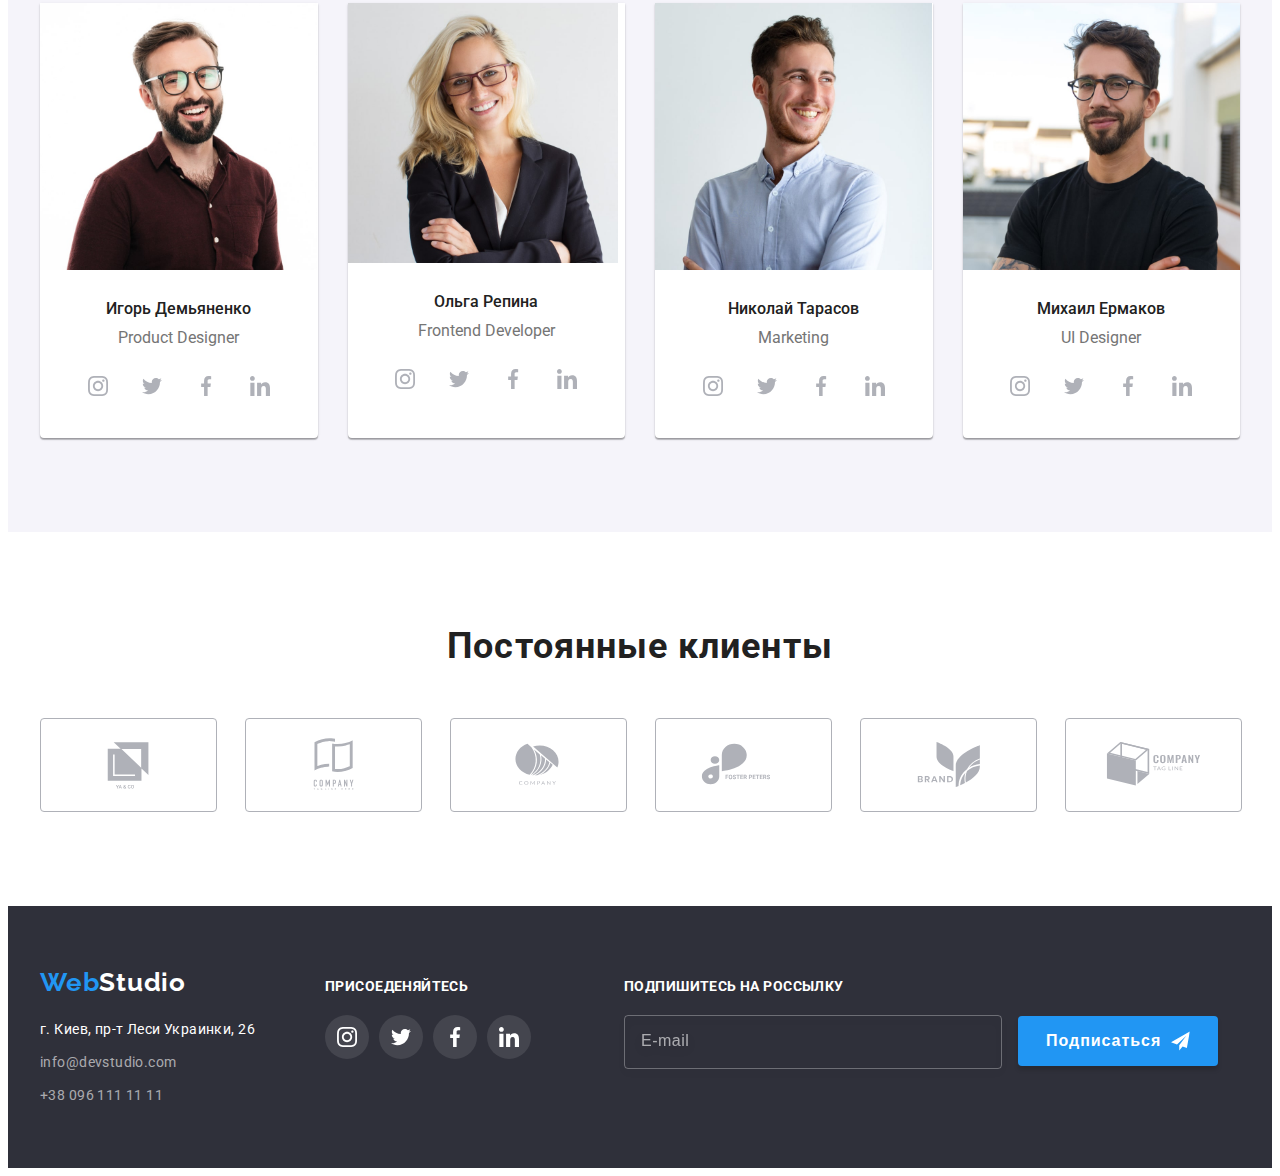
==== commit f6d6414f: "edits with hw7-commit" ====
--- a/index.html
+++ b/index.html
@@ -101,18 +101,41 @@
 			<section class="section what-we-do">
 				<div class="container">
 					<h2 class="section-title">Чем мы занимаемся</h2>
-				<ul class="gallery-list list">
-					<li class="gallery-item">
-						<img src="./images/foto-build-html-min.jpg" alt="фото c процессом верстки html" width="370" />
-						<p class="gallery-item-text">Десктопні додатки</p>
-					</li>
-					<li class="gallery-item">
-						<img src="./images/foto-build-react-vers-min.jpg" alt="фото c процессом адаптивной верстки" width="370" />
-						<p class="gallery-item-text">Мобільні додатки</p>
-					</li>
-					<li class="gallery-item">
-						<img src="./images/foto-build-design-min.jpg" alt="фото c процессом стилизации" width="370" />
-						<p class="gallery-item-text">Дизайнерські рішення</p>
+				<ul class="gallery list">
+					<li class="gallery__item">
+						<picture>
+							<source srcset="
+							./images/foto-build-html-min.jpg 1x,
+							./images/foto-build-html-2x-min.jpg 2x"
+							media="(min-width:1200px)"/>
+							<img
+						src="./images/foto-build-html-min.jpg" alt="фото c процессом верстки html" />
+						</picture>
+						<p class="gallery__text">Десктопні додатки</p>
+					</li>
+					<li class="gallery__item">
+						<picture>
+							<source srcset="
+							./images/foto-build-react-vers-min.jpg 1x,
+							./images/foto-build-react-vers-2x-min.jpg  2x"
+							media="(min-width:1200px)"/>
+							<img
+						src="./images/foto-build-react-vers-min.jpg" alt="фото c процессом адаптивной верстки" />
+						</picture>
+						
+						<p class="gallery__text">Мобільні додатки</p>
+					</li>
+					<li class="gallery__item">
+						<picture>
+							<source srcset="
+							./images/foto-build-design-min.jpg 1x,
+							./images/foto-build-design-2x-min.jpg 2x"
+							media="(min-width:1200px)"/>
+							<img
+						src="./images/foto-build-design-min.jpg" alt="фото c процессом стилизации" />
+						</picture>
+						
+						<p class="gallery__text">Дизайнерські рішення</p>
 					</li>
 				</ul>
 				</div>
@@ -122,7 +145,21 @@
 					<h2 class="section-title">Наша команда</h2>
 				<ul class="team-list list">
 					<li class="team-list-item">
-						<img src="./images/product-designer.jpg" alt="фото Игоря Демьяненко" width="270" />
+						<picture>
+							<source srcset="
+							./images/product-designer.jpg 1x,
+							./images/product-designer-2x-min.jpg 2x"
+							media="(min-width:1200px)"/>
+							<source srcset="
+							./images/product-designer-tablet-min.jpg 1x,
+							./images/product-designer-tablet-2x-min.jpg 2x"
+							media="(min-width:768px)"/>
+							<source srcset="
+							./images/product-designer-mob-min.jpg 1x,
+							./images/product-designer-mob-2x-min.jpg 2x"
+							media="(max-width:767px)"/>
+							<img src="./images/product-designer.jpg" alt="фото Игоря Демьяненко"/>
+						</picture>
 						<h3 class="team-name">Игорь Демьяненко</h3>
 						<p class="position">Product Designer</p>
 						<ul class="team-socials list">
@@ -134,7 +171,21 @@
 						
 					</li>
 					<li class="team-list-item">
-						<img src="./images/frontend-developer.jpg" alt="фото Ольги Репиной " width="270" />
+						<picture>
+							<source srcset="
+							./images/frontend-developer.jpg 1x,
+							./images/frontend-developer-2x-min.jpg 2x"
+							media="(min-width:1200px)"/>
+							<source srcset="
+							./images/frontend-developer-tablet-min.jpg 1x,
+							./images/frontend-developer-tablet-2x-min.jpg 2x"
+							media="(min-width:768px)"/>
+							<source srcset="
+							./images/frontend-developer-mob-min.jpg 1x,
+							./images/frontend-developer-mob-2x-min.jpg 2x"
+							media="(max-width:767px)"/>
+							<img src="./images/frontend-developer.jpg" alt="фото Ольги Репиной " width="270" />
+						</picture>
 						<h3 class="team-name">Ольга Репина</h3>
 						<p class="position">Frontend Developer</p>
 						<ul class="team-socials list">
@@ -145,7 +196,21 @@
 						</ul>
 					</li>
 					<li class="team-list-item">
-						<img src="./images/marketing.jpg" alt="фото Николая Тарасова" width="270" />
+						<picture>
+							<source srcset="
+							./images/marketing.jpg 1x,
+							./images/marketing-2x-min.jpg 2x"
+							media="(min-width:1200px)"/>
+							<source srcset="
+							./images/marketing-tablet-min.jpg 1x,
+							./images/marketing-tablet-2x-min.jpg 2x"
+							media="(min-width:768px)"/>
+							<source srcset="
+							./images/marketing-mob-min.jpg 1x,
+							./images/marketing-mob-2x-min.jpg 2x"
+							media="(max-width:767px)"/>
+							<img src="./images/marketing.jpg" alt="фото Николая Тарасова"/>
+						</picture>
 						<h3 class="team-name">Николай Тарасов</h3>
 						<p class="position">Marketing</p>
 						<ul class="team-socials list">
@@ -156,7 +221,22 @@
 						</ul>
 					</li>
 					<li class="team-list-item">
-						<img src="./images/ui-designer.jpg" alt="фото Михаила Ермакова " width="270" />
+						<picture>
+							<source srcset="
+							./images/ui-designer.jpg 1x,
+							./images/ui-designer-2x-min.jpg 2x"
+							media="(min-width:1200px)"/>
+							<source srcset="
+							./images/ui-designer-tablet-min.jpg 1x,
+							./images/ui-designer-tablet-2x-min.jpg 2x"
+							media="(min-width:768px)"/>
+							<source srcset="
+							./images/ui-designer-mob-min.jpg 1x,
+							./images/ui-designer-mob-2x-min.jpg 2x"
+							media="(max-width:767px)"/>
+							<img src="./images/ui-designer.jpg" alt="фото Михаила Ермакова " />
+						</picture> 
+						
 						<h3 class="team-name">Михаил Ермаков</h3>
 						<p class="position">UI Designer</p>
 						<ul class="team-socials list">
@@ -274,7 +354,7 @@
 		<div class="backdrop is-hidden" data-modal>
 			<div class="modal">
 				<button type="button" class="modal-close" data-modal-close><svg class="modal-close-icon" width="18" height="18"><use href="./images/symbol-defs.svg#icon-close-btn"></use></svg></button>
-				<p class="modal-title">Оставьте свои данные, мы вам передзвоним</p>
+				<p class="modal-title">Оставьте свои данные, мы вам перезвоним</p>
 				<form class="modal-form">
 					<div class="modal-field">
 						<label class="input-label" for="user-name">Имя</label>
--- a/css/main.min.css
+++ b/css/main.min.css
@@ -1 +1 @@
-:root{--primary-text-color: #757575;--title-text-color: #212121;--accent-text-color: #2196f3;--black-color:#000000;--wighte-color: #ffffff;--background-btn-color:#F5F4FA;--contacts-color:rgba(255, 255, 255, 0.6);--hero-and-footer-background-color:#2F303A;--card-border-color:#EEEEEE;--header-border-color: #ECECEC;--social-icon-color: #AFB1B8;--clints-borderandcompany-color:#AFB1B8;--background-princples-color:#F5F4FA;--icon-footer-background-color:rgba(255, 255, 255, 0.1);--animation-rule: 250ms cubic-bezier(0.4, 0, 0.2, 1)}body{font-family:Roboto,sans-serif;color:var(--primary-text-color);background-color:var(--wighte-color)}.visually-hidden{position:absolute;white-space:nowrap;width:1px;height:1px;overflow:hidden;border:0;padding:0;clip:rect(0 0 0 0);-webkit-clip-path:inset(50%);clip-path:inset(50%);margin:-1px}p,h1,h2,h3,h4,h5,h6{margin:0}ul{margin:0;padding-left:0}img{display:block;max-width:100%;height:auto;width:100%}.list{list-style:none}.deco{text-decoration:none}.is-hidden{opacity:0;visibility:0;pointer-events:none}.no-scroll{overflow:hidden}.section{padding-top:60px;padding-bottom:60px}@media screen and (min-width: 1200px){.section{padding-top:94px;padding-bottom:94px}}.section-title{font-weight:700;font-size:20;line-height:1.17;text-align:center;letter-spacing:.03em;color:var(--title-text-color);margin-bottom:30px}@media screen and (min-width: 480px){.section-title{font-size:28px;line-height:1.17;margin-bottom:30px}}@media screen and (min-width: 1200px){.section-title{font-size:36px;line-height:1.16;margin-bottom:50px}}.button{cursor:pointer;font-family:inherit;font-weight:500;font-size:16px;line-height:1.62;text-align:center;letter-spacing:.03em;color:var(--title-text-color);padding:6px 22px;border-radius:4px;border-color:rgba(0,0,0,0);-webkit-transition:color var(--animation-rule),background-color var(--animation-rule),-webkit-box-shadow var(--animation-rule);transition:color var(--animation-rule),background-color var(--animation-rule),-webkit-box-shadow var(--animation-rule);transition:color var(--animation-rule),background-color var(--animation-rule),box-shadow var(--animation-rule);transition:color var(--animation-rule),background-color var(--animation-rule),box-shadow var(--animation-rule),-webkit-box-shadow var(--animation-rule)}.button:hover,.button:focus{color:var(--wighte-color);background-color:var(--accent-text-color);-webkit-box-shadow:0px 3px 1px rgba(0,0,0,.1),0px 1px 2px rgba(0,0,0,.08),0px 2px 2px rgba(0,0,0,.12);box-shadow:0px 3px 1px rgba(0,0,0,.1),0px 1px 2px rgba(0,0,0,.08),0px 2px 2px rgba(0,0,0,.12)}.container{width:100%;margin-right:auto;margin-left:auto;padding-left:15px;padding-right:15px}@media screen and (min-width: 480px){.container{max-width:480px}}@media screen and (min-width: 768px){.container{max-width:768px}}@media screen and (min-width: 1200px){.container{max-width:1200px}}.backdrop{position:fixed;width:100%;height:100%;top:0;background-color:rgba(0,0,0,.2);-webkit-transition:opacity var(--animation-rule),visibility var(--animation-rule);transition:opacity var(--animation-rule),visibility var(--animation-rule)}.modal{padding:40px;position:absolute;min-width:290px;width:90vw;height:550px;top:50%;left:50%;-webkit-transform:translate(-50%, -50%) scale(1);transform:translate(-50%, -50%) scale(1);background-color:var(--wighte-color);-webkit-box-shadow:0px 1px 3px rgba(0,0,0,.12),0px 1px 1px rgba(0,0,0,.14),0px 2px 1px rgba(0,0,0,.2);box-shadow:0px 1px 3px rgba(0,0,0,.12),0px 1px 1px rgba(0,0,0,.14),0px 2px 1px rgba(0,0,0,.2);border-radius:4px;-webkit-transition:-webkit-transform var(--animation-rule);transition:-webkit-transform var(--animation-rule);transition:transform var(--animation-rule);transition:transform var(--animation-rule), -webkit-transform var(--animation-rule)}.backdrop.is-hidden .modal{-webkit-transform:translate(-50%, -50%) scale(0);transform:translate(-50%, -50%) scale(0)}@media screen and (min-width: 480px){.modal{width:450px;height:609px}}@media screen and (min-width: 1200px){.modal{width:528px;height:581px}}.modal-close{position:absolute;display:-webkit-box;display:-ms-flexbox;display:flex;width:30px;height:30px;background-color:rgba(0,0,0,0);border:1px solid rgba(0,0,0,.1);border-radius:50%;top:8px;right:8px;-webkit-transition:fill var(--animation-rule);transition:fill var(--animation-rule)}.modal-close:hover,.modal-close:focus{fill:var(--accent-text-color)}.modal-close-icon{-ms-flex-item-align:center;align-self:center;-webkit-box-align:center;-ms-flex-align:center;align-items:center}.modal-title{font-weight:700;font-size:18px;line-height:1.15;text-align:center;letter-spacing:.03em;color:var(--title-text-color);margin-bottom:12px}@media screen and (min-width: 480px){.modal-title{font-size:20px;line-height:1.5}}@media screen and (min-width: 1200px){.modal-title{font-size:20px;line-height:1.15}}.header{padding-top:10px;padding-bottom:10px;border-bottom:1px solid var(--header-border-color)}@media screen and (min-width: 768px){.header{padding-top:21px;padding-bottom:21px}}@media screen and (min-width: 1200px){.header{padding-top:24px;padding-bottom:25px}}.header .container{display:-webkit-box;display:-ms-flexbox;display:flex;-webkit-box-pack:justify;-ms-flex-pack:justify;justify-content:space-between;-webkit-box-align:center;-ms-flex-align:center;align-items:center}@media screen and (min-width: 768px){.header .container{-webkit-box-pack:start;-ms-flex-pack:start;justify-content:flex-start}}@media screen and (min-width: 768px){.header .header__logo{margin-right:88px}}@media screen and (min-width: 1200px){.header .header__logo{margin-right:93px}}.header .header__logo--black{color:var(--black-color)}.header__connection{margin-left:auto;display:none}@media screen and (min-width: 768px){.header__connection{display:-webkit-box;display:-ms-flexbox;display:flex;gap:10px;-webkit-box-orient:vertical;-webkit-box-direction:normal;-ms-flex-direction:column;flex-direction:column;-webkit-box-align:normal;-ms-flex-align:normal;align-items:normal}}@media screen and (min-width: 1200px){.header__connection{display:-webkit-box;display:-ms-flexbox;display:flex;gap:30px;-webkit-box-orient:horizontal;-webkit-box-direction:normal;-ms-flex-direction:row;flex-direction:row}}.navigation__list{display:none;gap:50px}@media screen and (min-width: 768px){.navigation__list{display:-webkit-box;display:-ms-flexbox;display:flex}}.navigation__link{color:var(--title-text-color);font-weight:500;font-size:14px;line-height:1.14;letter-spacing:.02em;-webkit-transition:color var(--animation-rule);transition:color var(--animation-rule)}.navigation__link:hover,.navigation__link:focus{color:var(--accent-text-color);outline:none}.navigation__item .navigation__link.current{color:var(--accent-text-color)}.mob-current{color:var(--accent-text-color)}.current{position:relative}.current::after{position:absolute;content:"";width:100%;height:4px;border-radius:2px;background-color:var(--accent-text-color);left:0;bottom:-30px}.connection__mail,.connection__tel{color:var(--primary-text-color);font-weight:500;font-size:12px;line-height:1.16;letter-spacing:.02em;display:-webkit-box;display:-ms-flexbox;display:flex;-webkit-box-align:center;-ms-flex-align:center;align-items:center;-webkit-transition:color var(--animation-rule);transition:color var(--animation-rule)}@media screen and (min-width: 1200px){.connection__mail,.connection__tel{font-size:14px;line-height:1.14}}.connection__mail:focus,.connection__mail:hover,.connection__tel:focus,.connection__tel:hover{color:var(--accent-text-color)}.connection__mail:focus .connection__smartphone,.connection__mail:focus .connection__envelope,.connection__mail:hover .connection__smartphone,.connection__mail:hover .connection__envelope,.connection__tel:focus .connection__smartphone,.connection__tel:focus .connection__envelope,.connection__tel:hover .connection__smartphone,.connection__tel:hover .connection__envelope{fill:var(--accent-text-color)}.connection__envelope{margin-right:8px;fill:currentColor;-webkit-transition:fill var(--animation-rule);transition:fill var(--animation-rule)}@media screen and (min-width: 1200px){.connection__envelope{margin-right:10px;width:16px}}.connection__smartphone{margin-right:8px;fill:currentColor;-webkit-transition:fill var(--animation-rule);transition:fill var(--animation-rule)}@media screen and (min-width: 1200px){.connection__smartphone{margin-right:10px}}.logo{font-family:"Raleway";font-style:normal;color:var(--accent-text-color);font-style:normal;font-weight:700;font-size:24px;line-height:1.16;letter-spacing:.03em;text-decoration:none}@media screen and (min-width: 1200px){.logo{font-size:26px;line-height:1.19}}.mobile-menu{position:fixed;z-index:2;top:0;padding:48px 83px 48px 40px;width:100vw;height:100vh;background-color:var(--wighte-color);overflow:auto}.mobile-menu .container{height:100%;display:-webkit-box;display:-ms-flexbox;display:flex;-webkit-box-orient:vertical;-webkit-box-direction:normal;-ms-flex-direction:column;flex-direction:column;-webkit-box-align:baseline;-ms-flex-align:baseline;align-items:baseline;-webkit-box-pack:justify;-ms-flex-pack:justify;justify-content:space-between}.menu-open{width:40px;height:40px;background-color:rgba(0,0,0,0);border:none;display:inline-block;padding:0}@media screen and (min-width: 768px){.menu-open{display:none}}.menu-close{position:absolute;top:10px;right:15px;width:40px;height:40px;background-color:rgba(0,0,0,0);border:none;display:block;margin-bottom:6px;margin-left:auto;padding:0;-webkit-transition:fill var(--animation-rule);transition:fill var(--animation-rule)}.menu-close:hover,.menu-close:focus{fill:var(--accent-text-color)}.mobile-nav__item:not(:last-child){margin-bottom:32px}.mobile-menu__item:not(:last-child){margin-bottom:32px}.media-list{margin-top:64px;display:-webkit-box;display:-ms-flexbox;display:flex}.mobile-nav__link{color:var(--title-text-color);font-style:normal;font-weight:500;font-size:28px;line-height:1.17;letter-spacing:.02em}@media screen and (min-width: 480px){.mobile-nav__link{font-size:40px}}.mobile-menu__tel{font-weight:500;font-size:24px;line-height:1.17;letter-spacing:.02em;color:var(--accent-text-color)}@media screen and (min-width: 480px){.mobile-menu__tel{font-size:34px}}.mobile-menu__mail{font-weight:500;font-size:16px;line-height:1.16;letter-spacing:.02em;color:var(--primary-text-color)}@media screen and (min-width: 480px){.mobile-menu__mail{font-size:24px}}.media-link{font-weight:500;font-size:10px;line-height:1.22;letter-spacing:.02em;color:var(--accent-text-color)}@media screen and (min-width: 480px){.media-link{font-size:18px}}.media-item:not(:first-child){padding-left:10px}.media-item:not(:last-child){padding-right:10px;border-right:1px solid rgba(33,33,33,.2)}.hero .container{padding:0}@media screen and (min-width: 480px){.hero .container{max-width:360px}}@media screen and (min-width: 768px){.hero .container{max-width:360px}}@media screen and (min-width: 1200px){.hero .container{max-width:696px}}.hero{max-width:1600px;margin:0 auto;background-color:var(--hero-and-footer-background-color);padding:118px 40px;background-image:-webkit-gradient(linear, left top, left bottom, from(rgba(47, 48, 58, 0.4)), to(rgba(47, 48, 58, 0.4))),url(../../images/bg-image-mob-1x.jpg);background-image:linear-gradient(rgba(47, 48, 58, 0.4), rgba(47, 48, 58, 0.4)),url(../../images/bg-image-mob-1x.jpg);background-repeat:no-repeat;background-position:center;background-size:cover}@media(min-device-pixel-ratio: 2),(-webkit-min-device-pixel-ratio: 2),(min-resolution: 192dpi),(min-resolution: 2dppx){.hero{background-image:-webkit-gradient(linear, left top, left bottom, from(rgba(47, 48, 58, 0.4)), to(rgba(47, 48, 58, 0.4))),url(../../images/bg-image-mob-2x.jpg);background-image:linear-gradient(rgba(47, 48, 58, 0.4), rgba(47, 48, 58, 0.4)),url(../../images/bg-image-mob-2x.jpg)}}@media screen and (min-width: 480px){.hero{padding:118px 60px}}@media screen and (min-width: 768px){.hero{padding:118px 204px;background-image:-webkit-gradient(linear, left top, left bottom, from(rgba(47, 48, 58, 0.4)), to(rgba(47, 48, 58, 0.4))),url(../../images/bg-image-tab-1x.jpg);background-image:linear-gradient(rgba(47, 48, 58, 0.4), rgba(47, 48, 58, 0.4)),url(../../images/bg-image-tab-1x.jpg)}}@media screen and (min-width: 768px)and (min-device-pixel-ratio: 2),screen and (min-width: 768px)and (-webkit-min-device-pixel-ratio: 2),screen and (min-width: 768px)and (min-resolution: 192dpi),screen and (min-width: 768px)and (min-resolution: 2dppx){.hero{background-image:-webkit-gradient(linear, left top, left bottom, from(rgba(47, 48, 58, 0.4)), to(rgba(47, 48, 58, 0.4))),url(../../images/bg-image-tab-2x.jpg);background-image:linear-gradient(rgba(47, 48, 58, 0.4), rgba(47, 48, 58, 0.4)),url(../../images/bg-image-tab-2x.jpg)}}@media screen and (min-width: 1200px){.hero{padding:118px 200px;background-image:-webkit-gradient(linear, left top, left bottom, from(rgba(47, 48, 58, 0.4)), to(rgba(47, 48, 58, 0.4))),url(../../images/bg-image.jpg);background-image:linear-gradient(rgba(47, 48, 58, 0.4), rgba(47, 48, 58, 0.4)),url(../../images/bg-image.jpg)}}@media screen and (min-width: 1200px)and (min-device-pixel-ratio: 2),screen and (min-width: 1200px)and (-webkit-min-device-pixel-ratio: 2),screen and (min-width: 1200px)and (min-resolution: 192dpi),screen and (min-width: 1200px)and (min-resolution: 2dppx){.hero{background-image:-webkit-gradient(linear, left top, left bottom, from(rgba(47, 48, 58, 0.4)), to(rgba(47, 48, 58, 0.4))),url(../../images/bg-image-2x.jpg);background-image:linear-gradient(rgba(47, 48, 58, 0.4), rgba(47, 48, 58, 0.4)),url(../../images/bg-image-2x.jpg)}}.hero-title{font-weight:900;font-size:18px;line-height:1.62;text-align:center;letter-spacing:.06em;text-transform:uppercase;color:var(--wighte-color);margin-bottom:30px;margin-left:auto;margin-right:auto}@media screen and (min-width: 480px){.hero-title{font-size:26px}}@media screen and (min-width: 768px){.hero-title{font-size:26px}}@media screen and (min-width: 1200px){.hero-title{font-size:44px;line-height:1.36}}.hero-button{cursor:pointer;font-family:inherit;font-weight:700;font-size:16px;line-height:1.88;display:-webkit-box;display:-ms-flexbox;display:flex;-webkit-box-align:center;-ms-flex-align:center;align-items:center;text-align:center;letter-spacing:.06em;color:var(--wighte-color);background-color:var(--accent-text-color);min-width:160px;width:200px;height:50px;padding:10px 24px;margin-left:auto;margin-right:auto;border-radius:4px;border-color:rgba(0,0,0,0)}@media screen and (min-width: 1200px){.hero-button{width:210px;padding:10px 32px}}.section.our-principles{padding-bottom:0px}.principles-title{font-weight:700;font-size:14px;line-height:1.14;letter-spacing:.03em;text-transform:uppercase;display:-webkit-box;display:-ms-flexbox;display:flex;-webkit-box-pack:center;-ms-flex-pack:center;justify-content:center;color:var(--title-text-color);margin-bottom:10px}@media screen and (min-width: 768px){.principles-title{display:block}}.principles{display:-webkit-box;display:-ms-flexbox;display:flex;gap:30px;-webkit-box-pack:center;-ms-flex-pack:center;justify-content:center;-ms-flex-wrap:wrap;flex-wrap:wrap}@media screen and (min-width: 1200px){.principles{-ms-flex-wrap:nowrap;flex-wrap:nowrap}}.principles-item{width:100%}@media screen and (min-width: 480px){.principles-item{width:100%}}@media screen and (min-width: 768px){.principles-item{width:calc((100% - 60px)/2)}}@media screen and (min-width: 1200px){.principles-item{width:calc(100% - 30px)}}.principles-card{height:120px;margin-bottom:30px;display:-webkit-box;display:-ms-flexbox;display:flex;-webkit-box-align:center;-ms-flex-align:center;align-items:center;-webkit-box-pack:center;-ms-flex-pack:center;justify-content:center;border-radius:4px;background-color:var(--background-princples-color)}.after-title{font-size:14px;line-height:1.17;letter-spacing:.03em}.what-we-do{display:none}@media screen and (min-width: 1200px){.what-we-do{display:block}}.gallery-list{display:-webkit-box;display:-ms-flexbox;display:flex;gap:30px}.gallery-item{position:relative}.gallery-item-text{display:-webkit-box;display:-ms-flexbox;display:flex;position:absolute;bottom:0;width:100%;height:23.8%;font-weight:700;font-size:14px;line-height:1.14;text-align:center;-webkit-box-align:center;-ms-flex-align:center;align-items:center;-webkit-box-pack:center;-ms-flex-pack:center;justify-content:center;letter-spacing:.03em;text-transform:uppercase;color:var(--wighte-color);background-color:rgba(47,48,58,.8)}.team{background-color:var(--background-btn-color)}.team-list{display:-webkit-box;display:-ms-flexbox;display:flex;-ms-flex-wrap:wrap;flex-wrap:wrap;gap:30px}.team-name{font-weight:500;font-size:16px;line-height:1.18;color:var(--title-text-color);margin-bottom:10px;padding-top:30px}.team-list-item{background-color:var(--wighte-color);text-align:center;-webkit-box-shadow:0px 1px 3px rgba(0,0,0,.12),0px 1px 1px rgba(0,0,0,.14),0px 2px 1px rgba(0,0,0,.2);box-shadow:0px 1px 3px rgba(0,0,0,.12),0px 1px 1px rgba(0,0,0,.14),0px 2px 1px rgba(0,0,0,.2);border-radius:0px 0px 4px 4px}@media screen and (min-width: 480px){.team-list-item{width:100%}}@media screen and (min-width: 768px){.team-list-item{width:calc((100% - 30px)/2)}}@media screen and (min-width: 1200px){.team-list-item{width:calc((100% - 90px)/4)}}.position{font-weight:400;font-size:16px;line-height:1.18;margin-bottom:16px}.team-socials{display:-webkit-box;display:-ms-flexbox;display:flex;-webkit-box-pack:center;-ms-flex-pack:center;justify-content:center;gap:10px;padding-bottom:24px}@media screen and (min-width: 1200px){.team-socials{padding-bottom:30px}}.team-socials-link{width:44px;height:44px;border-radius:50%;display:-webkit-box;display:-ms-flexbox;display:flex;-webkit-box-align:center;-ms-flex-align:center;align-items:center;-webkit-box-pack:center;-ms-flex-pack:center;justify-content:center;fill:var(--social-icon-color);-webkit-transition:background-color var(--animation-rule),fill var(--animation-rule);transition:background-color var(--animation-rule),fill var(--animation-rule)}.team-socials-link:hover,.team-socials-link:focus{background-color:var(--accent-text-color);fill:var(--wighte-color)}.clints{display:-webkit-box;display:-ms-flexbox;display:flex;-ms-flex-wrap:wrap;flex-wrap:wrap;-webkit-box-pack:center;-ms-flex-pack:center;justify-content:center;gap:30px}@media screen and (min-width: 1200px){.clints{-ms-flex-wrap:nowrap;flex-wrap:nowrap}}@media screen and (min-width: 480px){.clints-item{width:calc((100% - 60px)/2)}}@media screen and (min-width: 768px){.clints-item{width:calc((100% - 90px)/3)}}@media screen and (min-width: 1200px){.clints-item{width:calc(100% - 30px)}}.clints-link{width:100%;height:92px;display:-webkit-box;display:-ms-flexbox;display:flex;-webkit-box-align:center;-ms-flex-align:center;align-items:center;-webkit-box-pack:center;-ms-flex-pack:center;justify-content:center;border-radius:4px;border:1px solid var(--clints-borderandcompany-color);-webkit-transition:border-color var(--animation-rule);transition:border-color var(--animation-rule)}.clints-link:focus,.clints-link:hover{border-color:var(--accent-text-color)}.clints-link:focus .clints-icon,.clints-link:hover .clints-icon{fill:var(--accent-text-color)}.clints-icon{fill:var(--clints-borderandcompany-color);-webkit-transition:fill var(--animation-rule);transition:fill var(--animation-rule)}.filter{display:-webkit-box;display:-ms-flexbox;display:flex;-ms-flex-wrap:wrap;flex-wrap:wrap;margin-bottom:40px;gap:8px}@media screen and (min-width: 480px){.filter{margin-bottom:40px}}@media screen and (min-width: 768px){.filter{margin-bottom:30px;-ms-flex-wrap:nowrap;flex-wrap:nowrap;-webkit-box-pack:center;-ms-flex-pack:center;justify-content:center}}@media screen and (min-width: 1200px){.filter{margin-bottom:50px;-ms-flex-wrap:nowrap;flex-wrap:nowrap;-webkit-box-pack:center;-ms-flex-pack:center;justify-content:center}}.projects__examples{display:-webkit-box;display:-ms-flexbox;display:flex;-ms-flex-wrap:wrap;flex-wrap:wrap;gap:30px}.examples__item{width:100%}@media screen and (min-width: 480px){.examples__item{width:100%}}@media screen and (min-width: 768px){.examples__item{width:calc((100% - 60px)/2)}}@media screen and (min-width: 1200px){.examples__item{width:calc((100% - 90px)/3)}}.examples__link{-webkit-transition:-webkit-box-shadow var(--animation-rule);transition:-webkit-box-shadow var(--animation-rule);transition:box-shadow var(--animation-rule);transition:box-shadow var(--animation-rule), -webkit-box-shadow var(--animation-rule)}.examples__link:hover,.examples__link:focus{display:block;-webkit-box-shadow:0px 3px 1px rgba(0,0,0,.1),0px 1px 2px rgba(0,0,0,.08),0px 2px 2px rgba(0,0,0,.12);box-shadow:0px 3px 1px rgba(0,0,0,.1),0px 1px 2px rgba(0,0,0,.08),0px 2px 2px rgba(0,0,0,.12)}.examples__link:hover .portfolio__top-text,.examples__link:focus .portfolio__top-text{-webkit-transform:translateY(0);transform:translateY(0)}.projects__portfolio{position:relative;overflow:hidden}.portfolio__top-text{position:absolute;top:0;left:0;height:100%;padding:63px 24px;font-weight:400;font-size:18px;line-height:1.56;letter-spacing:.03em;color:var(--wighte-color);background-color:rgba(33,150,243,.9);-webkit-transform:translateY(101%);transform:translateY(101%);-webkit-transition:-webkit-transform var(--animation-rule);transition:-webkit-transform var(--animation-rule);transition:transform var(--animation-rule);transition:transform var(--animation-rule), -webkit-transform var(--animation-rule)}.portfolio__example-name{font-weight:700;font-size:18px;line-height:2;letter-spacing:.06em;color:var(--title-text-color);margin-bottom:4px}.portfolio__filtre-name{font-size:16px;line-height:1.88;letter-spacing:.03em;color:var(--primary-text-color)}.portfolio__card-name{padding:20px 24px;background-color:#fff;border-left:1px solid var(--card-border-color);border-right:1px solid var(--card-border-color);border-bottom:1px solid var(--card-border-color)}.footer{background-color:var(--hero-and-footer-background-color);padding-top:61px;padding-bottom:60px}.footer__logo{margin-right:0px;margin-bottom:20px;display:block}.footer__logo--wighte{color:var(--wighte-color)}.container .footer-continer{display:-webkit-box;display:-ms-flexbox;display:flex}.footer-container{display:-webkit-box;display:-ms-flexbox;display:flex}.footer-container{display:-webkit-box;display:-ms-flexbox;display:flex;-webkit-box-orient:vertical;-webkit-box-direction:normal;-ms-flex-direction:column;flex-direction:column;-webkit-box-align:center;-ms-flex-align:center;align-items:center;text-align:center;gap:60px}@media screen and (min-width: 768px){.footer-container{-webkit-box-orient:horizontal;-webkit-box-direction:normal;-ms-flex-direction:row;flex-direction:row;-ms-flex-wrap:wrap;flex-wrap:wrap;-webkit-box-align:baseline;-ms-flex-align:baseline;align-items:baseline;-webkit-box-pack:space-evenly;-ms-flex-pack:space-evenly;justify-content:space-evenly}}@media screen and (min-width: 1200px){.footer-container{-webkit-box-pack:start;-ms-flex-pack:start;justify-content:flex-start;-ms-flex-wrap:nowrap;flex-wrap:nowrap;text-align:start;gap:0px}}@media screen and (min-width: 1200px){.footer__contacts-wrap{margin-right:70px}}.footer__social-wrap{width:206px;height:80px}@media screen and (min-width: 1200px){.footer__social-wrap{margin-right:93px}}.contacts__item{font-style:normal;font-weight:400;font-size:14px;line-height:1.71;letter-spacing:.03em}.contacts__item:not(:first-child){margin-top:9px}.contacts__mail,.contacts__tel{color:var(--contacts-color);-webkit-transition:color var(--animation-rule);transition:color var(--animation-rule)}.contacts__mail:hover,.contacts__mail:focus,.contacts__tel:hover,.contacts__tel:focus{color:var(--accent-text-color)}.contacts__map{color:var(--wighte-color);-webkit-transition:color var(--animation-rule);transition:color var(--animation-rule)}.contacts__map:hover,.contacts__map:focus{color:var(--accent-text-color)}.footer__social{display:-webkit-box;display:-ms-flexbox;display:flex;gap:10px}.social__link{width:44px;height:44px;border-radius:50%;display:-webkit-box;display:-ms-flexbox;display:flex;-webkit-box-align:center;-ms-flex-align:center;align-items:center;-webkit-box-pack:center;-ms-flex-pack:center;justify-content:center;fill:var(--wighte-color);background-color:var(--icon-footer-background-color);-webkit-transition:background-color var(--animation-rule);transition:background-color var(--animation-rule)}.social__link:hover,.social__link:focus{background-color:var(--accent-text-color);outline:none}.invitation{font-size:14px;line-height:1.14;letter-spacing:.03em;text-transform:uppercase;color:var(--wighte-color);margin-bottom:20px}.footer__subscrube-us{display:-webkit-box;display:-ms-flexbox;display:flex}.subscribe__title{margin-bottom:20px;font-size:14px;line-height:1.14;letter-spacing:.03em;text-transform:uppercase;color:var(--wighte-color)}.subscribe__input{background-color:rgba(0,0,0,0);min-width:290px;height:50px;border:1px solid rgba(255,255,255,.3);-webkit-filter:drop-shadow(0px 4px 4px rgba(0, 0, 0, 0.15));filter:drop-shadow(0px 4px 4px rgba(0, 0, 0, 0.15));border-radius:4px;padding-left:16px;color:var(--contacts-color);margin:0px 0px 20px 0px}@media screen and (min-width: 480px){.subscribe__input{width:450px}}@media screen and (min-width: 1200px){.subscribe__input{width:358px;margin:0px 12px 0px 0px}}.subscribe__input::-webkit-input-placeholder{font-style:normal;font-weight:400;font-size:16px;line-height:1.25;display:-webkit-box;display:flex;-webkit-box-align:center;align-items:center;letter-spacing:.03em;color:var(--contacts-color)}.subscribe__input::-moz-placeholder{font-style:normal;font-weight:400;font-size:16px;line-height:1.25;display:flex;align-items:center;letter-spacing:.03em;color:var(--contacts-color)}.subscribe__input:-ms-input-placeholder{font-style:normal;font-weight:400;font-size:16px;line-height:1.25;display:-ms-flexbox;display:flex;-ms-flex-align:center;align-items:center;letter-spacing:.03em;color:var(--contacts-color)}.subscribe__input::-ms-input-placeholder{font-style:normal;font-weight:400;font-size:16px;line-height:1.25;display:-ms-flexbox;display:flex;-ms-flex-align:center;align-items:center;letter-spacing:.03em;color:var(--contacts-color)}.subscribe__input::placeholder{font-style:normal;font-weight:400;font-size:16px;line-height:1.25;display:-webkit-box;display:-ms-flexbox;display:flex;-webkit-box-align:center;-ms-flex-align:center;align-items:center;letter-spacing:.03em;color:var(--contacts-color)}.subscribe__btn{cursor:pointer;width:200px;height:50px;font-style:normal;font-weight:700;font-size:16px;line-height:1.88;letter-spacing:.06em;padding:10px 28px;border:none;color:var(--wighte-color);background-color:var(--accent-text-color);-webkit-box-shadow:0px 4px 4px rgba(0,0,0,.15);box-shadow:0px 4px 4px rgba(0,0,0,.15);border-radius:4px;display:-webkit-inline-box;display:-ms-inline-flexbox;display:inline-flex;gap:10px;-webkit-box-align:center;-ms-flex-align:center;align-items:center;-ms-flex-item-align:center;align-self:center;-webkit-box-pack:center;-ms-flex-pack:center;justify-content:center}@media screen and (min-width: 768px){.subscribe__btn{display:-webkit-box;display:-ms-flexbox;display:flex;margin:0 auto}}@media screen and (min-width: 1200px){.subscribe__btn{display:-webkit-inline-box;display:-ms-inline-flexbox;display:inline-flex}}.submit-button{cursor:pointer;font-family:inherit;font-weight:700;font-size:14px;line-height:1.88;display:block;-webkit-box-align:center;-ms-flex-align:center;align-items:center;text-align:center;letter-spacing:.06em;color:var(--wighte-color);background-color:var(--accent-text-color);min-width:160px;width:160px;height:40px;padding:5px 27px;margin-left:auto;margin-right:auto;border-radius:4px;border-color:rgba(0,0,0,0);-webkit-box-shadow:0px 4px 4px rgba(0,0,0,.15);box-shadow:0px 4px 4px rgba(0,0,0,.15)}@media screen and (min-width: 480px){.submit-button{font-size:16px;width:200px;height:50px;padding:10px 52px}}.modal-field{margin-bottom:10px}.modal-field:nth-child(4n){margin-bottom:20px}.modal-input{width:100%;height:40px;padding-left:42px;border:1px solid rgba(33,33,33,.2);border-radius:4px;outline:rgba(0,0,0,0);-webkit-transition:border-color var(--animation-rule);transition:border-color var(--animation-rule)}.modal-input:focus{border-color:var(--accent-text-color)}.input-label{display:block;margin-bottom:4px;font-style:normal;font-weight:400;font-size:12px;line-height:1.16;letter-spacing:.01em;color:var(--primary-text-color)}.input-wrap{position:relative}.input-icon{position:absolute;left:12px;top:50%;-webkit-transform:translateY(-50%);transform:translateY(-50%);-webkit-transition:fill var(--animation-rule);transition:fill var(--animation-rule)}.modal-input:focus+.input-icon{fill:var(--accent-text-color)}.comment{display:block;width:100%;height:120px;left:576px;top:518px;padding:12px 16px;border:1px solid rgba(33,33,33,.2);border-radius:4px;resize:none;outline:rgba(0,0,0,0)}.comment::-webkit-input-placeholder{font-style:normal;font-weight:400;font-size:12px;line-height:1,16;letter-spacing:.03em;color:rgba(117,117,117,.5)}.comment::-moz-placeholder{font-style:normal;font-weight:400;font-size:12px;line-height:1,16;letter-spacing:.03em;color:rgba(117,117,117,.5)}.comment:-ms-input-placeholder{font-style:normal;font-weight:400;font-size:12px;line-height:1,16;letter-spacing:.03em;color:rgba(117,117,117,.5)}.comment::-ms-input-placeholder{font-style:normal;font-weight:400;font-size:12px;line-height:1,16;letter-spacing:.03em;color:rgba(117,117,117,.5)}.comment::placeholder{font-style:normal;font-weight:400;font-size:12px;line-height:1,16;letter-spacing:.03em;color:rgba(117,117,117,.5)}.policy{display:-webkit-box;display:-ms-flexbox;display:flex;-webkit-box-pack:center;-ms-flex-pack:center;justify-content:center;text-align:center;margin-bottom:20px}@media screen and (min-width: 480px){.policy{-webkit-box-pack:normal;-ms-flex-pack:normal;justify-content:normal;margin-bottom:30px}}.check-text{display:-webkit-box;display:-ms-flexbox;display:flex;-ms-flex-wrap:wrap;flex-wrap:wrap;-webkit-box-pack:center;-ms-flex-pack:center;justify-content:center;-webkit-box-align:center;-ms-flex-align:center;align-items:center;font-style:normal;font-weight:400;font-size:10px;line-height:1.12;letter-spacing:.03em;color:var(--primary-text-color)}@media screen and (min-width: 480px){.check-text{font-size:12px;line-height:1.16}}@media screen and (min-width: 1200px){.check-text{font-size:14px;line-height:1.71}}.check-text span{width:16px;height:15px;margin-right:8px;display:-webkit-box;display:-ms-flexbox;display:flex;-webkit-box-pack:center;-ms-flex-pack:center;justify-content:center;-webkit-box-align:center;-ms-flex-align:center;align-items:center;border:2px solid var(--title-text-color);border-radius:2px}.check-mod:checked+.check-text span{background-color:var(--accent-text-color);border:none}.policy-rule{-webkit-text-decoration-line:underline;text-decoration-line:underline;color:var(--accent-text-color)}.check-icon{fill:rgba(0,0,0,0);-webkit-transition:background-color var(--animation-rule),fill var(--animation-rule),border var(--animation-rule);transition:background-color var(--animation-rule),fill var(--animation-rule),border var(--animation-rule)}.check-mod:checked+.check-text .check-icon{fill:var(--wighte-color)}/*# sourceMappingURL=main.min.css.map */+:root{--primary-text-color: #757575;--title-text-color: #212121;--accent-text-color: #2196f3;--black-color:#000000;--wighte-color: #ffffff;--background-btn-color:#F5F4FA;--contacts-color:rgba(255, 255, 255, 0.6);--hero-and-footer-background-color:#2F303A;--card-border-color:#EEEEEE;--header-border-color: #ECECEC;--social-icon-color: #AFB1B8;--clints-borderandcompany-color:#AFB1B8;--background-princples-color:#F5F4FA;--icon-footer-background-color:rgba(255, 255, 255, 0.1);--animation-rule: 250ms cubic-bezier(0.4, 0, 0.2, 1)}body{font-family:Roboto,sans-serif;color:var(--primary-text-color);background-color:var(--wighte-color)}.visually-hidden{position:absolute;white-space:nowrap;width:1px;height:1px;overflow:hidden;border:0;padding:0;clip:rect(0 0 0 0);-webkit-clip-path:inset(50%);clip-path:inset(50%);margin:-1px}img{display:block;max-width:100%;height:auto}.list{list-style:none}.deco{text-decoration:none}.is-hidden{opacity:0;visibility:0;pointer-events:none}.no-scroll{overflow:hidden}p,h1,h2,h3,h4,h5,h6{margin:0}ul{margin:0;padding-left:0}.section{padding-top:60px;padding-bottom:60px}@media screen and (min-width: 1200px){.section{padding-top:94px;padding-bottom:94px}}.section-title{font-weight:700;font-size:20;line-height:1.17;text-align:center;letter-spacing:.03em;color:var(--title-text-color);margin-bottom:30px}@media screen and (min-width: 480px){.section-title{font-size:28px;line-height:1.17;margin-bottom:30px}}@media screen and (min-width: 1200px){.section-title{font-size:36px;line-height:1.16;margin-bottom:50px}}.button{cursor:pointer;font-family:inherit;font-weight:500;font-size:16px;line-height:1.62;text-align:center;letter-spacing:.03em;color:var(--title-text-color);padding:6px 22px;border-radius:4px;border-color:rgba(0,0,0,0);-webkit-transition:color var(--animation-rule),background-color var(--animation-rule),-webkit-box-shadow var(--animation-rule);transition:color var(--animation-rule),background-color var(--animation-rule),-webkit-box-shadow var(--animation-rule);transition:color var(--animation-rule),background-color var(--animation-rule),box-shadow var(--animation-rule);transition:color var(--animation-rule),background-color var(--animation-rule),box-shadow var(--animation-rule),-webkit-box-shadow var(--animation-rule)}.button:hover,.button:focus{color:var(--wighte-color);background-color:var(--accent-text-color);-webkit-box-shadow:0px 3px 1px rgba(0,0,0,.1),0px 1px 2px rgba(0,0,0,.08),0px 2px 2px rgba(0,0,0,.12);box-shadow:0px 3px 1px rgba(0,0,0,.1),0px 1px 2px rgba(0,0,0,.08),0px 2px 2px rgba(0,0,0,.12)}.container{width:100%;margin-right:auto;margin-left:auto;padding-left:15px;padding-right:15px}@media screen and (min-width: 480px){.container{max-width:480px}}@media screen and (min-width: 768px){.container{max-width:768px}}@media screen and (min-width: 1200px){.container{max-width:1200px}}.backdrop{position:fixed;width:100%;height:100%;top:0;background-color:rgba(0,0,0,.2);-webkit-transition:opacity var(--animation-rule),visibility var(--animation-rule);transition:opacity var(--animation-rule),visibility var(--animation-rule)}.modal{padding:40px;position:absolute;min-width:290px;width:90vw;height:550px;top:50%;left:50%;-webkit-transform:translate(-50%, -50%) scale(1);transform:translate(-50%, -50%) scale(1);background-color:var(--wighte-color);-webkit-box-shadow:0px 1px 3px rgba(0,0,0,.12),0px 1px 1px rgba(0,0,0,.14),0px 2px 1px rgba(0,0,0,.2);box-shadow:0px 1px 3px rgba(0,0,0,.12),0px 1px 1px rgba(0,0,0,.14),0px 2px 1px rgba(0,0,0,.2);border-radius:4px;-webkit-transition:-webkit-transform var(--animation-rule);transition:-webkit-transform var(--animation-rule);transition:transform var(--animation-rule);transition:transform var(--animation-rule), -webkit-transform var(--animation-rule)}.backdrop.is-hidden .modal{-webkit-transform:translate(-50%, -50%) scale(0);transform:translate(-50%, -50%) scale(0)}@media screen and (min-width: 480px){.modal{width:450px;height:609px}}@media screen and (min-width: 1200px){.modal{width:528px;height:581px}}.modal-close{position:absolute;display:-webkit-box;display:-ms-flexbox;display:flex;width:30px;height:30px;background-color:rgba(0,0,0,0);border:1px solid rgba(0,0,0,.1);border-radius:50%;top:8px;right:8px;-webkit-transition:fill var(--animation-rule);transition:fill var(--animation-rule)}.modal-close:hover,.modal-close:focus{fill:var(--accent-text-color)}.modal-close-icon{-ms-flex-item-align:center;align-self:center;-webkit-box-align:center;-ms-flex-align:center;align-items:center}.modal-title{font-weight:700;font-size:18px;line-height:1.15;text-align:center;letter-spacing:.03em;color:var(--title-text-color);margin-bottom:12px}@media screen and (min-width: 480px){.modal-title{font-size:20px;line-height:1.5}}@media screen and (min-width: 1200px){.modal-title{font-size:20px;line-height:1.15}}.header{padding-top:10px;padding-bottom:10px;border-bottom:1px solid var(--header-border-color)}@media screen and (min-width: 768px){.header{padding-top:21px;padding-bottom:21px}}@media screen and (min-width: 1200px){.header{padding-top:24px;padding-bottom:25px}}.header .container{display:-webkit-box;display:-ms-flexbox;display:flex;-webkit-box-pack:justify;-ms-flex-pack:justify;justify-content:space-between;-webkit-box-align:center;-ms-flex-align:center;align-items:center}@media screen and (min-width: 768px){.header .container{-webkit-box-pack:start;-ms-flex-pack:start;justify-content:flex-start}}@media screen and (min-width: 768px){.header .header__logo{margin-right:88px}}@media screen and (min-width: 1200px){.header .header__logo{margin-right:93px}}.header .header__logo--black{color:var(--black-color)}.header__connection{margin-left:auto;display:none}@media screen and (min-width: 768px){.header__connection{display:-webkit-box;display:-ms-flexbox;display:flex;gap:10px;-webkit-box-orient:vertical;-webkit-box-direction:normal;-ms-flex-direction:column;flex-direction:column;-webkit-box-align:normal;-ms-flex-align:normal;align-items:normal}}@media screen and (min-width: 1200px){.header__connection{display:-webkit-box;display:-ms-flexbox;display:flex;gap:30px;-webkit-box-orient:horizontal;-webkit-box-direction:normal;-ms-flex-direction:row;flex-direction:row}}.navigation__list{display:none;gap:50px}@media screen and (min-width: 768px){.navigation__list{display:-webkit-box;display:-ms-flexbox;display:flex}}.navigation__link{color:var(--title-text-color);font-weight:500;font-size:14px;line-height:1.14;letter-spacing:.02em;-webkit-transition:color var(--animation-rule);transition:color var(--animation-rule)}.navigation__link:hover,.navigation__link:focus{color:var(--accent-text-color);outline:none}.navigation__item .navigation__link.current{color:var(--accent-text-color)}.mob-current{color:var(--accent-text-color)}.current{position:relative}.current::after{position:absolute;content:"";width:100%;height:4px;border-radius:2px;background-color:var(--accent-text-color);left:0;bottom:-30px}.connection__mail,.connection__tel{color:var(--primary-text-color);font-weight:500;font-size:12px;line-height:1.16;letter-spacing:.02em;display:-webkit-box;display:-ms-flexbox;display:flex;-webkit-box-align:center;-ms-flex-align:center;align-items:center;-webkit-transition:color var(--animation-rule);transition:color var(--animation-rule)}@media screen and (min-width: 1200px){.connection__mail,.connection__tel{font-size:14px;line-height:1.14}}.connection__mail:focus,.connection__mail:hover,.connection__tel:focus,.connection__tel:hover{color:var(--accent-text-color)}.connection__mail:focus .connection__smartphone,.connection__mail:focus .connection__envelope,.connection__mail:hover .connection__smartphone,.connection__mail:hover .connection__envelope,.connection__tel:focus .connection__smartphone,.connection__tel:focus .connection__envelope,.connection__tel:hover .connection__smartphone,.connection__tel:hover .connection__envelope{fill:var(--accent-text-color)}.connection__envelope{margin-right:8px;fill:currentColor;-webkit-transition:fill var(--animation-rule);transition:fill var(--animation-rule)}@media screen and (min-width: 1200px){.connection__envelope{margin-right:10px;width:16px}}.connection__smartphone{margin-right:8px;fill:currentColor;-webkit-transition:fill var(--animation-rule);transition:fill var(--animation-rule)}@media screen and (min-width: 1200px){.connection__smartphone{margin-right:10px}}.logo{font-family:"Raleway";font-style:normal;color:var(--accent-text-color);font-style:normal;font-weight:700;font-size:24px;line-height:1.16;letter-spacing:.03em;text-decoration:none}@media screen and (min-width: 1200px){.logo{font-size:26px;line-height:1.19}}.mobile-menu{position:fixed;z-index:2;top:0;padding:48px 83px 48px 40px;width:100vw;height:100vh;background-color:var(--wighte-color);overflow:auto}.mobile-menu .container{height:100%;display:-webkit-box;display:-ms-flexbox;display:flex;-webkit-box-orient:vertical;-webkit-box-direction:normal;-ms-flex-direction:column;flex-direction:column;-webkit-box-align:baseline;-ms-flex-align:baseline;align-items:baseline;-webkit-box-pack:justify;-ms-flex-pack:justify;justify-content:space-between}.menu-open{width:40px;height:40px;background-color:rgba(0,0,0,0);border:none;display:inline-block;padding:0}@media screen and (min-width: 768px){.menu-open{display:none}}.menu-close{position:absolute;top:10px;right:15px;width:40px;height:40px;background-color:rgba(0,0,0,0);border:none;display:block;margin-bottom:6px;margin-left:auto;padding:0;-webkit-transition:fill var(--animation-rule);transition:fill var(--animation-rule)}.menu-close:hover,.menu-close:focus{fill:var(--accent-text-color)}.mobile-nav__item:not(:last-child){margin-bottom:32px}.mobile-menu__item:not(:last-child){margin-bottom:32px}.media-list{margin-top:64px;display:-webkit-box;display:-ms-flexbox;display:flex}.mobile-nav__link{color:var(--title-text-color);font-style:normal;font-weight:500;font-size:28px;line-height:1.17;letter-spacing:.02em}@media screen and (min-width: 480px){.mobile-nav__link{font-size:40px}}.mobile-menu__tel{font-weight:500;font-size:24px;line-height:1.17;letter-spacing:.02em;color:var(--accent-text-color)}@media screen and (min-width: 480px){.mobile-menu__tel{font-size:34px}}.mobile-menu__mail{font-weight:500;font-size:16px;line-height:1.16;letter-spacing:.02em;color:var(--primary-text-color)}@media screen and (min-width: 480px){.mobile-menu__mail{font-size:24px}}.media-link{font-weight:500;font-size:10px;line-height:1.22;letter-spacing:.02em;color:var(--accent-text-color)}@media screen and (min-width: 480px){.media-link{font-size:18px}}.media-item:not(:first-child){padding-left:10px}.media-item:not(:last-child){padding-right:10px;border-right:1px solid rgba(33,33,33,.2)}.hero .container{padding:0}@media screen and (min-width: 480px){.hero .container{max-width:360px}}@media screen and (min-width: 768px){.hero .container{max-width:360px}}@media screen and (min-width: 1200px){.hero .container{max-width:696px}}.hero{width:100%;max-width:1600px;margin:0 auto;background-color:var(--hero-and-footer-background-color);padding:118px 40px;background-image:linear-gradient rgba(47,48,58,.4),rgba(47,48,58,.4),url(../images/bg-image-mob-1x.jpg);background-repeat:no-repeat;background-position:center;background-size:cover}@media(min-device-pixel-ratio: 2),(-webkit-min-device-pixel-ratio: 2),(min-resolution: 192dpi),(min-resolution: 2dppx){.hero{background-image:-webkit-gradient(linear, left top, left bottom, from(rgba(47, 48, 58, 0.4)), to(rgba(47, 48, 58, 0.4))),url(../images/bg-image-mob-2x.jpg);background-image:linear-gradient(rgba(47, 48, 58, 0.4), rgba(47, 48, 58, 0.4)),url(../images/bg-image-mob-2x.jpg)}}@media screen and (min-width: 768px){.hero{padding:118px 204px;background-image:-webkit-gradient(linear, left top, left bottom, from(rgba(47, 48, 58, 0.4)), to(rgba(47, 48, 58, 0.4))),url(../images/bg-image-tab-1x.jpg);background-image:linear-gradient(rgba(47, 48, 58, 0.4), rgba(47, 48, 58, 0.4)),url(../images/bg-image-tab-1x.jpg)}}@media screen and (min-width: 768px)and (min-device-pixel-ratio: 2),screen and (min-width: 768px)and (-webkit-min-device-pixel-ratio: 2),screen and (min-width: 768px)and (min-resolution: 192dpi),screen and (min-width: 768px)and (min-resolution: 2dppx){.hero{background-image:-webkit-gradient(linear, left top, left bottom, from(rgba(47, 48, 58, 0.4)), to(rgba(47, 48, 58, 0.4))),url(../images/bg-image-tab-2x.jpg);background-image:linear-gradient(rgba(47, 48, 58, 0.4), rgba(47, 48, 58, 0.4)),url(../images/bg-image-tab-2x.jpg)}}@media screen and (min-width: 1200px){.hero{padding:118px 200px;background-image:-webkit-gradient(linear, left top, left bottom, from(rgba(47, 48, 58, 0.4)), to(rgba(47, 48, 58, 0.4))),url(../images/bg-image.jpg);background-image:linear-gradient(rgba(47, 48, 58, 0.4), rgba(47, 48, 58, 0.4)),url(../images/bg-image.jpg)}}@media screen and (min-width: 1200px)and (min-device-pixel-ratio: 2),screen and (min-width: 1200px)and (-webkit-min-device-pixel-ratio: 2),screen and (min-width: 1200px)and (min-resolution: 192dpi),screen and (min-width: 1200px)and (min-resolution: 2dppx){.hero{background-image:-webkit-gradient(linear, left top, left bottom, from(rgba(47, 48, 58, 0.4)), to(rgba(47, 48, 58, 0.4))),url(../images/bg-image-2x.jpg);background-image:linear-gradient(rgba(47, 48, 58, 0.4), rgba(47, 48, 58, 0.4)),url(../images/bg-image-2x.jpg)}}.hero-title{font-weight:900;font-size:18px;line-height:1.62;text-align:center;letter-spacing:.06em;text-transform:uppercase;color:var(--wighte-color);margin-bottom:30px;margin-left:auto;margin-right:auto}@media screen and (min-width: 480px){.hero-title{font-size:26px}}@media screen and (min-width: 768px){.hero-title{font-size:26px}}@media screen and (min-width: 1200px){.hero-title{font-size:44px;line-height:1.36}}.hero-button{cursor:pointer;font-family:inherit;font-weight:700;font-size:16px;line-height:1.88;display:-webkit-box;display:-ms-flexbox;display:flex;-webkit-box-align:center;-ms-flex-align:center;align-items:center;text-align:center;letter-spacing:.06em;color:var(--wighte-color);background-color:var(--accent-text-color);min-width:160px;width:200px;height:50px;padding:10px 24px;margin-left:auto;margin-right:auto;border-radius:4px;border-color:rgba(0,0,0,0)}@media screen and (min-width: 1200px){.hero-button{width:210px;padding:10px 32px}}.section.our-principles{padding-bottom:0px}.principles-title{font-weight:700;font-size:14px;line-height:1.14;letter-spacing:.03em;text-transform:uppercase;display:-webkit-box;display:-ms-flexbox;display:flex;-webkit-box-pack:center;-ms-flex-pack:center;justify-content:center;color:var(--title-text-color);margin-bottom:10px}@media screen and (min-width: 768px){.principles-title{display:block}}.principles{display:-webkit-box;display:-ms-flexbox;display:flex;gap:30px;-webkit-box-pack:center;-ms-flex-pack:center;justify-content:center;-ms-flex-wrap:wrap;flex-wrap:wrap}@media screen and (min-width: 1200px){.principles{-ms-flex-wrap:nowrap;flex-wrap:nowrap}}.principles-item{width:100%}@media screen and (min-width: 480px){.principles-item{width:100%}}@media screen and (min-width: 768px){.principles-item{width:calc((100% - 60px)/2)}}@media screen and (min-width: 1200px){.principles-item{width:calc(100% - 30px)}}.principles-card{height:120px;margin-bottom:30px;display:-webkit-box;display:-ms-flexbox;display:flex;-webkit-box-align:center;-ms-flex-align:center;align-items:center;-webkit-box-pack:center;-ms-flex-pack:center;justify-content:center;border-radius:4px;background-color:var(--background-princples-color)}.after-title{font-size:14px;line-height:1.17;letter-spacing:.03em}.what-we-do{display:none}@media screen and (min-width: 1200px){.what-we-do{display:block}}.gallery{display:-webkit-box;display:-ms-flexbox;display:flex;gap:30px}.gallery__item{position:relative}.gallery__text{display:-webkit-box;display:-ms-flexbox;display:flex;position:absolute;bottom:0;width:100%;height:23.8%;font-weight:700;font-size:14px;line-height:1.14;text-align:center;-webkit-box-align:center;-ms-flex-align:center;align-items:center;-webkit-box-pack:center;-ms-flex-pack:center;justify-content:center;letter-spacing:.03em;text-transform:uppercase;color:var(--wighte-color);background-color:rgba(47,48,58,.8)}.team{background-color:var(--background-btn-color)}.team-list{display:-webkit-box;display:-ms-flexbox;display:flex;-ms-flex-wrap:wrap;flex-wrap:wrap;gap:30px}.team-name{font-weight:500;font-size:16px;line-height:1.18;color:var(--title-text-color);margin-bottom:10px;padding-top:30px}.team-list-item{background-color:var(--wighte-color);text-align:center;-webkit-box-shadow:0px 1px 3px rgba(0,0,0,.12),0px 1px 1px rgba(0,0,0,.14),0px 2px 1px rgba(0,0,0,.2);box-shadow:0px 1px 3px rgba(0,0,0,.12),0px 1px 1px rgba(0,0,0,.14),0px 2px 1px rgba(0,0,0,.2);border-radius:0px 0px 4px 4px}@media screen and (min-width: 480px){.team-list-item{width:100%}}@media screen and (min-width: 768px){.team-list-item{width:calc((100% - 30px)/2)}}@media screen and (min-width: 1200px){.team-list-item{width:calc((100% - 90px)/4)}}.position{font-weight:400;font-size:16px;line-height:1.18;margin-bottom:16px}.team-socials{display:-webkit-box;display:-ms-flexbox;display:flex;-webkit-box-pack:center;-ms-flex-pack:center;justify-content:center;gap:10px;padding-bottom:24px}@media screen and (min-width: 1200px){.team-socials{padding-bottom:30px}}.team-socials-link{width:44px;height:44px;border-radius:50%;display:-webkit-box;display:-ms-flexbox;display:flex;-webkit-box-align:center;-ms-flex-align:center;align-items:center;-webkit-box-pack:center;-ms-flex-pack:center;justify-content:center;fill:var(--social-icon-color);-webkit-transition:background-color var(--animation-rule),fill var(--animation-rule);transition:background-color var(--animation-rule),fill var(--animation-rule)}.team-socials-link:hover,.team-socials-link:focus{background-color:var(--accent-text-color);fill:var(--wighte-color)}.clints{display:-webkit-box;display:-ms-flexbox;display:flex;-ms-flex-wrap:wrap;flex-wrap:wrap;-webkit-box-pack:center;-ms-flex-pack:center;justify-content:center;gap:30px}@media screen and (min-width: 1200px){.clints{-ms-flex-wrap:nowrap;flex-wrap:nowrap}}@media screen and (min-width: 480px){.clints-item{width:calc((100% - 60px)/2)}}@media screen and (min-width: 768px){.clints-item{width:calc((100% - 90px)/3)}}@media screen and (min-width: 1200px){.clints-item{width:calc(100% - 30px)}}.clints-link{width:100%;height:92px;display:-webkit-box;display:-ms-flexbox;display:flex;-webkit-box-align:center;-ms-flex-align:center;align-items:center;-webkit-box-pack:center;-ms-flex-pack:center;justify-content:center;border-radius:4px;border:1px solid var(--clints-borderandcompany-color);-webkit-transition:border-color var(--animation-rule);transition:border-color var(--animation-rule)}.clints-link:focus,.clints-link:hover{border-color:var(--accent-text-color)}.clints-link:focus .clints-icon,.clints-link:hover .clints-icon{fill:var(--accent-text-color)}.clints-icon{fill:var(--clints-borderandcompany-color);-webkit-transition:fill var(--animation-rule);transition:fill var(--animation-rule)}.filter{display:-webkit-box;display:-ms-flexbox;display:flex;-ms-flex-wrap:wrap;flex-wrap:wrap;margin-bottom:40px;gap:8px}@media screen and (min-width: 480px){.filter{margin-bottom:40px}}@media screen and (min-width: 768px){.filter{margin-bottom:30px;-ms-flex-wrap:nowrap;flex-wrap:nowrap;-webkit-box-pack:center;-ms-flex-pack:center;justify-content:center}}@media screen and (min-width: 1200px){.filter{margin-bottom:50px;-ms-flex-wrap:nowrap;flex-wrap:nowrap;-webkit-box-pack:center;-ms-flex-pack:center;justify-content:center}}.projects__examples{display:-webkit-box;display:-ms-flexbox;display:flex;-ms-flex-wrap:wrap;flex-wrap:wrap;gap:30px}.examples__item{width:100%}@media screen and (min-width: 480px){.examples__item{width:100%}}@media screen and (min-width: 768px){.examples__item{width:calc((100% - 60px)/2)}}@media screen and (min-width: 1200px){.examples__item{width:calc((100% - 90px)/3)}}.examples__link{-webkit-transition:-webkit-box-shadow var(--animation-rule);transition:-webkit-box-shadow var(--animation-rule);transition:box-shadow var(--animation-rule);transition:box-shadow var(--animation-rule), -webkit-box-shadow var(--animation-rule)}.examples__link:hover,.examples__link:focus{display:block;-webkit-box-shadow:0px 3px 1px rgba(0,0,0,.1),0px 1px 2px rgba(0,0,0,.08),0px 2px 2px rgba(0,0,0,.12);box-shadow:0px 3px 1px rgba(0,0,0,.1),0px 1px 2px rgba(0,0,0,.08),0px 2px 2px rgba(0,0,0,.12)}.examples__link:hover .portfolio__top-text,.examples__link:focus .portfolio__top-text{-webkit-transform:translateY(0);transform:translateY(0)}.projects__portfolio{position:relative;overflow:hidden}.portfolio__top-text{position:absolute;top:0;left:0;height:100%;padding:63px 24px;font-weight:400;font-size:18px;line-height:1.56;letter-spacing:.03em;color:var(--wighte-color);background-color:rgba(33,150,243,.9);-webkit-transform:translateY(101%);transform:translateY(101%);-webkit-transition:-webkit-transform var(--animation-rule);transition:-webkit-transform var(--animation-rule);transition:transform var(--animation-rule);transition:transform var(--animation-rule), -webkit-transform var(--animation-rule)}.portfolio__example-name{font-weight:700;font-size:18px;line-height:2;letter-spacing:.06em;color:var(--title-text-color);margin-bottom:4px}.portfolio__filtre-name{font-size:16px;line-height:1.88;letter-spacing:.03em;color:var(--primary-text-color)}.portfolio__card-name{padding:20px 24px;background-color:#fff;border-left:1px solid var(--card-border-color);border-right:1px solid var(--card-border-color);border-bottom:1px solid var(--card-border-color)}.footer{background-color:var(--hero-and-footer-background-color);padding-top:61px;padding-bottom:60px}.footer__logo{margin-right:0px;margin-bottom:20px;display:block}.footer__logo--wighte{color:var(--wighte-color)}.container .footer-continer{display:-webkit-box;display:-ms-flexbox;display:flex}.footer-container{display:-webkit-box;display:-ms-flexbox;display:flex}.footer-container{display:-webkit-box;display:-ms-flexbox;display:flex;-webkit-box-orient:vertical;-webkit-box-direction:normal;-ms-flex-direction:column;flex-direction:column;-webkit-box-align:center;-ms-flex-align:center;align-items:center;text-align:center;gap:60px}@media screen and (min-width: 768px){.footer-container{-webkit-box-orient:horizontal;-webkit-box-direction:normal;-ms-flex-direction:row;flex-direction:row;-ms-flex-wrap:wrap;flex-wrap:wrap;-webkit-box-align:baseline;-ms-flex-align:baseline;align-items:baseline;-webkit-box-pack:space-evenly;-ms-flex-pack:space-evenly;justify-content:space-evenly}}@media screen and (min-width: 1200px){.footer-container{-webkit-box-pack:start;-ms-flex-pack:start;justify-content:flex-start;-ms-flex-wrap:nowrap;flex-wrap:nowrap;text-align:start;gap:0px}}@media screen and (min-width: 1200px){.footer__contacts-wrap{margin-right:70px}}.footer__social-wrap{width:206px;height:80px}@media screen and (min-width: 1200px){.footer__social-wrap{margin-right:93px}}.contacts__item{font-style:normal;font-weight:400;font-size:14px;line-height:1.71;letter-spacing:.03em}.contacts__item:not(:first-child){margin-top:9px}.contacts__mail,.contacts__tel{color:var(--contacts-color);-webkit-transition:color var(--animation-rule);transition:color var(--animation-rule)}.contacts__mail:hover,.contacts__mail:focus,.contacts__tel:hover,.contacts__tel:focus{color:var(--accent-text-color)}.contacts__map{color:var(--wighte-color);-webkit-transition:color var(--animation-rule);transition:color var(--animation-rule)}.contacts__map:hover,.contacts__map:focus{color:var(--accent-text-color)}.footer__social{display:-webkit-box;display:-ms-flexbox;display:flex;gap:10px}.social__link{width:44px;height:44px;border-radius:50%;display:-webkit-box;display:-ms-flexbox;display:flex;-webkit-box-align:center;-ms-flex-align:center;align-items:center;-webkit-box-pack:center;-ms-flex-pack:center;justify-content:center;fill:var(--wighte-color);background-color:var(--icon-footer-background-color);-webkit-transition:background-color var(--animation-rule);transition:background-color var(--animation-rule)}.social__link:hover,.social__link:focus{background-color:var(--accent-text-color);outline:none}.invitation{font-size:14px;line-height:1.14;letter-spacing:.03em;text-transform:uppercase;color:var(--wighte-color);margin-bottom:20px}.footer__subscrube-us{display:-webkit-box;display:-ms-flexbox;display:flex}.subscribe__title{margin-bottom:20px;font-size:14px;line-height:1.14;letter-spacing:.03em;text-transform:uppercase;color:var(--wighte-color)}.subscribe__input{background-color:rgba(0,0,0,0);min-width:290px;height:50px;border:1px solid rgba(255,255,255,.3);-webkit-filter:drop-shadow(0px 4px 4px rgba(0, 0, 0, 0.15));filter:drop-shadow(0px 4px 4px rgba(0, 0, 0, 0.15));border-radius:4px;padding-left:16px;color:var(--contacts-color);margin:0px 0px 20px 0px}@media screen and (min-width: 480px){.subscribe__input{width:450px}}@media screen and (min-width: 1200px){.subscribe__input{width:358px;margin:0px 12px 0px 0px}}.subscribe__input::-webkit-input-placeholder{font-style:normal;font-weight:400;font-size:16px;line-height:1.25;display:-webkit-box;display:flex;-webkit-box-align:center;align-items:center;letter-spacing:.03em;color:var(--contacts-color)}.subscribe__input::-moz-placeholder{font-style:normal;font-weight:400;font-size:16px;line-height:1.25;display:flex;align-items:center;letter-spacing:.03em;color:var(--contacts-color)}.subscribe__input:-ms-input-placeholder{font-style:normal;font-weight:400;font-size:16px;line-height:1.25;display:-ms-flexbox;display:flex;-ms-flex-align:center;align-items:center;letter-spacing:.03em;color:var(--contacts-color)}.subscribe__input::-ms-input-placeholder{font-style:normal;font-weight:400;font-size:16px;line-height:1.25;display:-ms-flexbox;display:flex;-ms-flex-align:center;align-items:center;letter-spacing:.03em;color:var(--contacts-color)}.subscribe__input::placeholder{font-style:normal;font-weight:400;font-size:16px;line-height:1.25;display:-webkit-box;display:-ms-flexbox;display:flex;-webkit-box-align:center;-ms-flex-align:center;align-items:center;letter-spacing:.03em;color:var(--contacts-color)}.subscribe__btn{cursor:pointer;width:200px;height:50px;font-style:normal;font-weight:700;font-size:16px;line-height:1.88;letter-spacing:.06em;padding:10px 28px;border:none;color:var(--wighte-color);background-color:var(--accent-text-color);-webkit-box-shadow:0px 4px 4px rgba(0,0,0,.15);box-shadow:0px 4px 4px rgba(0,0,0,.15);border-radius:4px;display:-webkit-inline-box;display:-ms-inline-flexbox;display:inline-flex;gap:10px;-webkit-box-align:center;-ms-flex-align:center;align-items:center;-ms-flex-item-align:center;align-self:center;-webkit-box-pack:center;-ms-flex-pack:center;justify-content:center}@media screen and (min-width: 768px){.subscribe__btn{display:-webkit-box;display:-ms-flexbox;display:flex;margin:0 auto}}@media screen and (min-width: 1200px){.subscribe__btn{display:-webkit-inline-box;display:-ms-inline-flexbox;display:inline-flex}}.submit-button{cursor:pointer;font-family:inherit;font-weight:700;font-size:14px;line-height:1.88;display:block;-webkit-box-align:center;-ms-flex-align:center;align-items:center;text-align:center;letter-spacing:.06em;color:var(--wighte-color);background-color:var(--accent-text-color);min-width:160px;width:160px;height:40px;padding:5px 27px;margin-left:auto;margin-right:auto;border-radius:4px;border-color:rgba(0,0,0,0);-webkit-box-shadow:0px 4px 4px rgba(0,0,0,.15);box-shadow:0px 4px 4px rgba(0,0,0,.15)}@media screen and (min-width: 480px){.submit-button{font-size:16px;width:200px;height:50px;padding:10px 52px}}.modal-field{margin-bottom:10px}.modal-field:nth-child(4n){margin-bottom:20px}.modal-input{width:100%;height:40px;padding-left:42px;border:1px solid rgba(33,33,33,.2);border-radius:4px;outline:rgba(0,0,0,0);-webkit-transition:border-color var(--animation-rule);transition:border-color var(--animation-rule)}.modal-input:focus{border-color:var(--accent-text-color)}.input-label{display:block;margin-bottom:4px;font-style:normal;font-weight:400;font-size:12px;line-height:1.16;letter-spacing:.01em;color:var(--primary-text-color)}.input-wrap{position:relative}.input-icon{position:absolute;left:12px;top:50%;-webkit-transform:translateY(-50%);transform:translateY(-50%);-webkit-transition:fill var(--animation-rule);transition:fill var(--animation-rule)}.modal-input:focus+.input-icon{fill:var(--accent-text-color)}.comment{display:block;width:100%;height:120px;left:576px;top:518px;padding:12px 16px;border:1px solid rgba(33,33,33,.2);border-radius:4px;resize:none;outline:rgba(0,0,0,0)}.comment::-webkit-input-placeholder{font-style:normal;font-weight:400;font-size:12px;line-height:1,16;letter-spacing:.03em;color:rgba(117,117,117,.5)}.comment::-moz-placeholder{font-style:normal;font-weight:400;font-size:12px;line-height:1,16;letter-spacing:.03em;color:rgba(117,117,117,.5)}.comment:-ms-input-placeholder{font-style:normal;font-weight:400;font-size:12px;line-height:1,16;letter-spacing:.03em;color:rgba(117,117,117,.5)}.comment::-ms-input-placeholder{font-style:normal;font-weight:400;font-size:12px;line-height:1,16;letter-spacing:.03em;color:rgba(117,117,117,.5)}.comment::placeholder{font-style:normal;font-weight:400;font-size:12px;line-height:1,16;letter-spacing:.03em;color:rgba(117,117,117,.5)}.policy{display:-webkit-box;display:-ms-flexbox;display:flex;-webkit-box-pack:center;-ms-flex-pack:center;justify-content:center;text-align:center;margin-bottom:20px}@media screen and (min-width: 480px){.policy{-webkit-box-pack:normal;-ms-flex-pack:normal;justify-content:normal;margin-bottom:30px}}.check-text{display:-webkit-box;display:-ms-flexbox;display:flex;-ms-flex-wrap:wrap;flex-wrap:wrap;-webkit-box-pack:center;-ms-flex-pack:center;justify-content:center;-webkit-box-align:center;-ms-flex-align:center;align-items:center;font-style:normal;font-weight:400;font-size:10px;line-height:1.12;letter-spacing:.03em;color:var(--primary-text-color)}@media screen and (min-width: 480px){.check-text{font-size:12px;line-height:1.16}}@media screen and (min-width: 1200px){.check-text{font-size:14px;line-height:1.71}}.check-text span{width:16px;height:15px;margin-right:8px;display:-webkit-box;display:-ms-flexbox;display:flex;-webkit-box-pack:center;-ms-flex-pack:center;justify-content:center;-webkit-box-align:center;-ms-flex-align:center;align-items:center;border:2px solid var(--title-text-color);border-radius:2px}.check-mod:checked+.check-text span{background-color:var(--accent-text-color);border:none}.policy-rule{-webkit-text-decoration-line:underline;text-decoration-line:underline;color:var(--accent-text-color)}.check-icon{fill:rgba(0,0,0,0);-webkit-transition:background-color var(--animation-rule),fill var(--animation-rule),border var(--animation-rule);transition:background-color var(--animation-rule),fill var(--animation-rule),border var(--animation-rule)}.check-mod:checked+.check-text .check-icon{fill:var(--wighte-color)}/*# sourceMappingURL=main.min.css.map */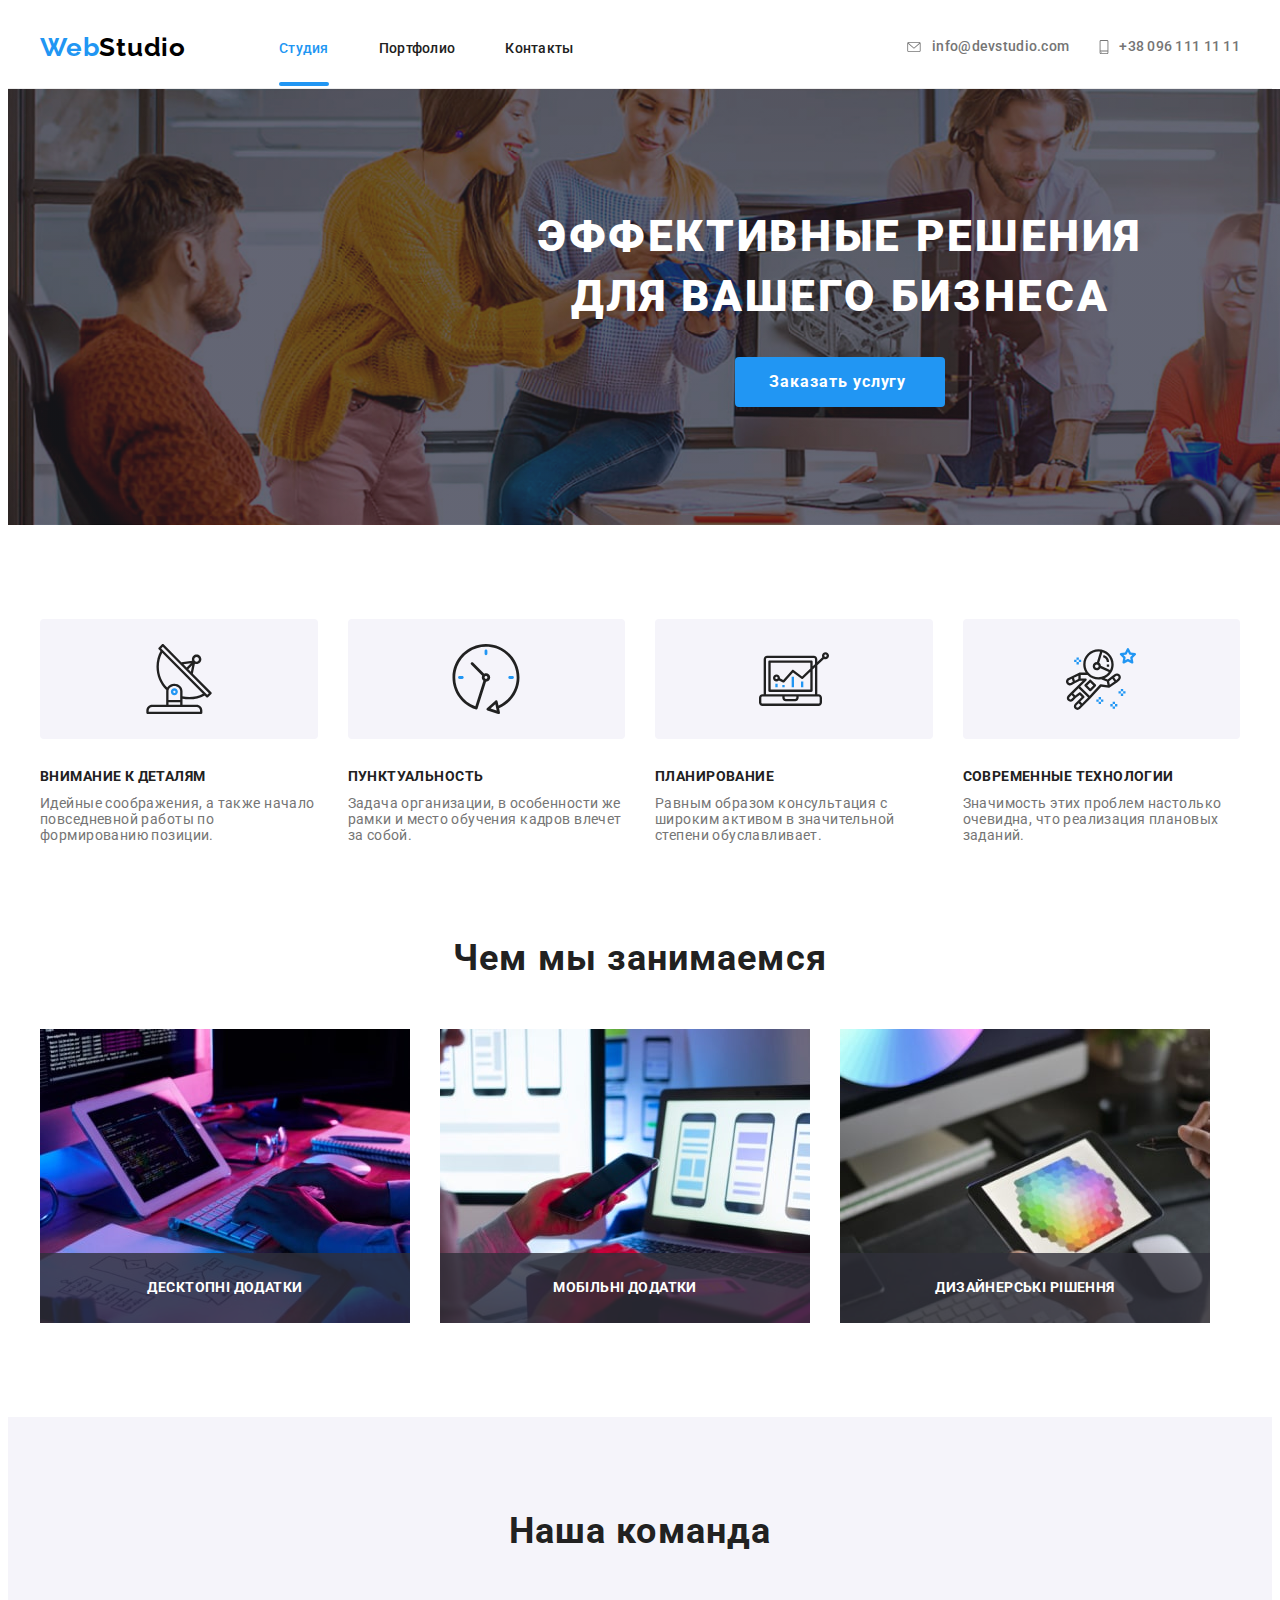
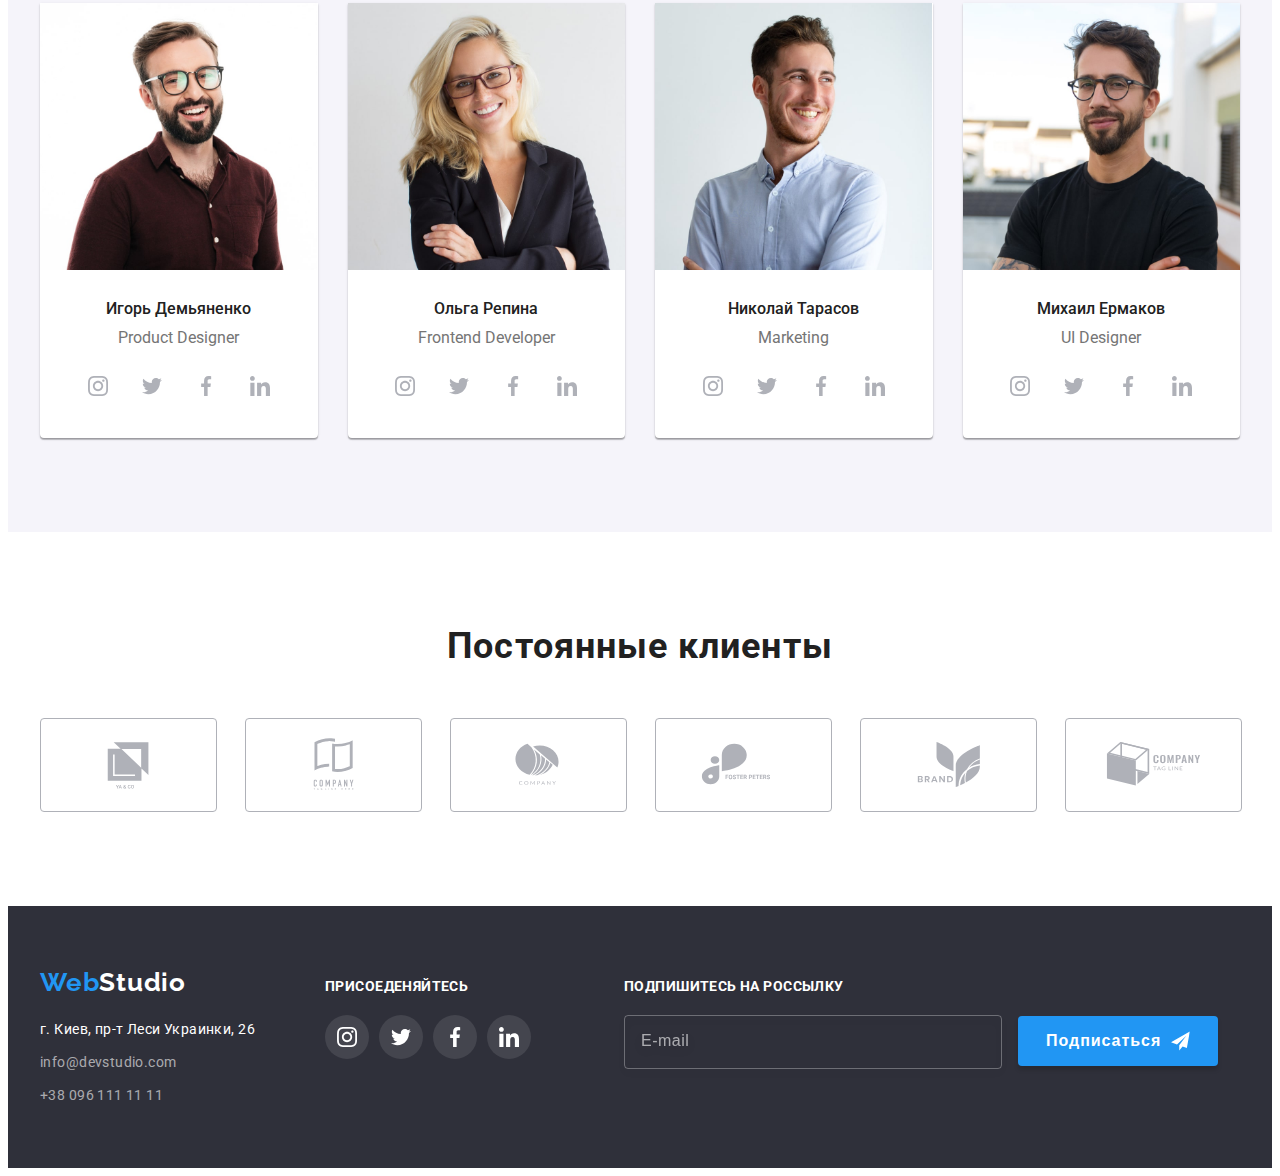
==== commit 876c87bc: "edits" ====
--- a/index.html
+++ b/index.html
@@ -184,7 +184,7 @@
 							./images/frontend-developer-mob-min.jpg 1x,
 							./images/frontend-developer-mob-2x-min.jpg 2x"
 							media="(max-width:767px)"/>
-							<img src="./images/frontend-developer.jpg" alt="фото Ольги Репиной " width="270" />
+							<img src="./images/frontend-developer.jpg" alt="фото Ольги Репиной " />
 						</picture>
 						<h3 class="team-name">Ольга Репина</h3>
 						<p class="position">Frontend Developer</p>
